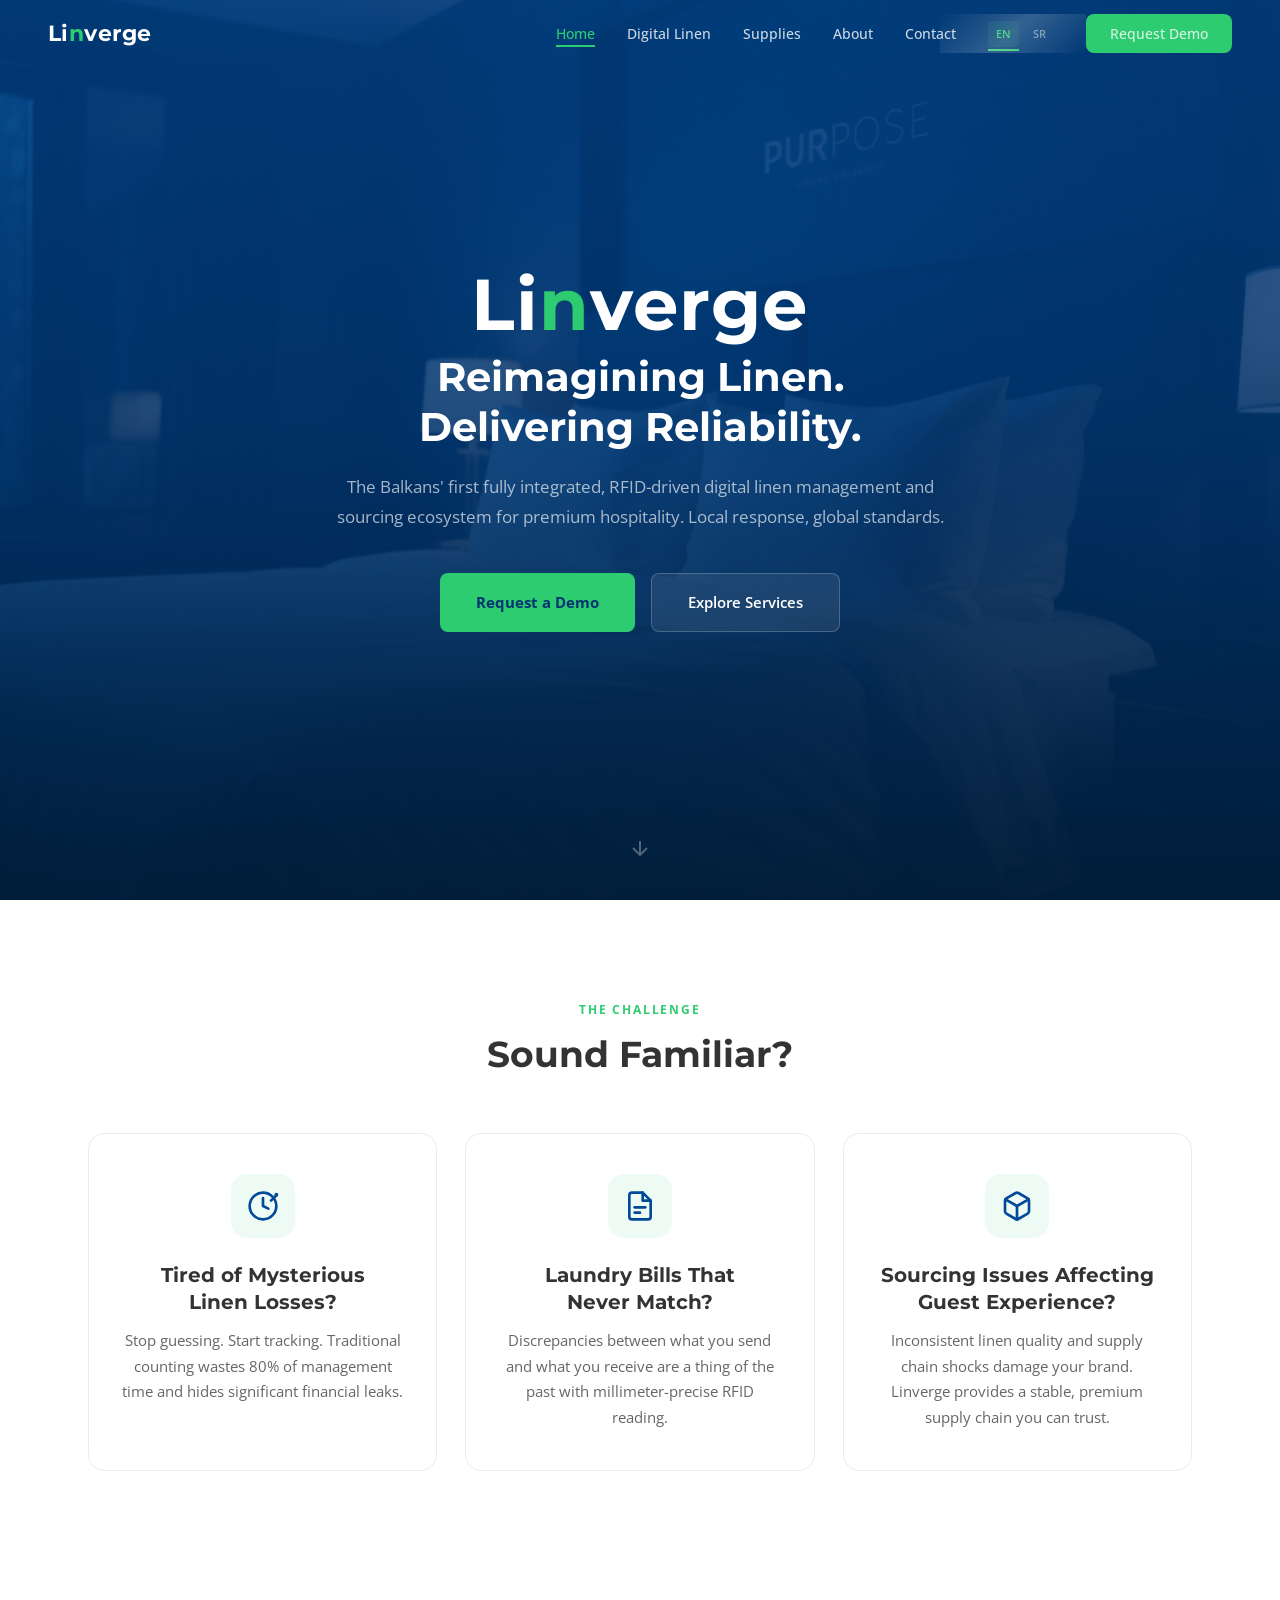
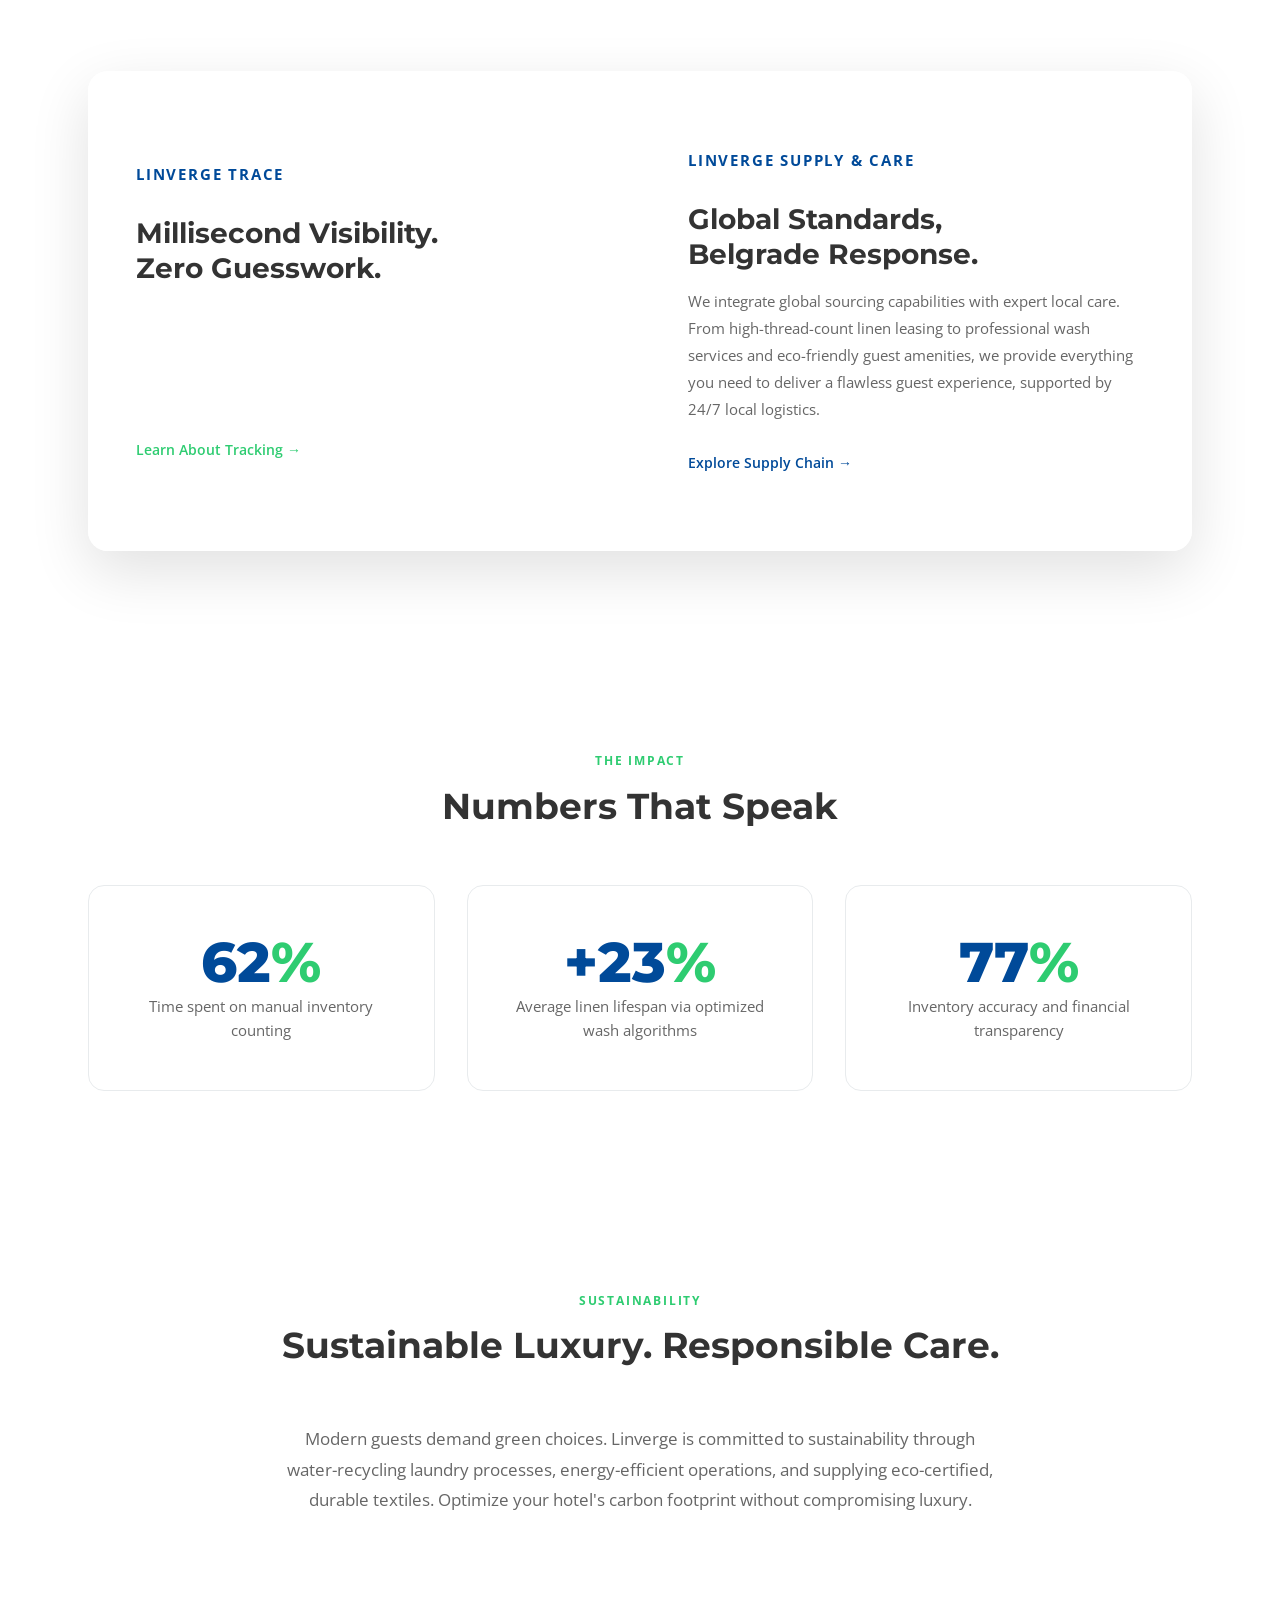
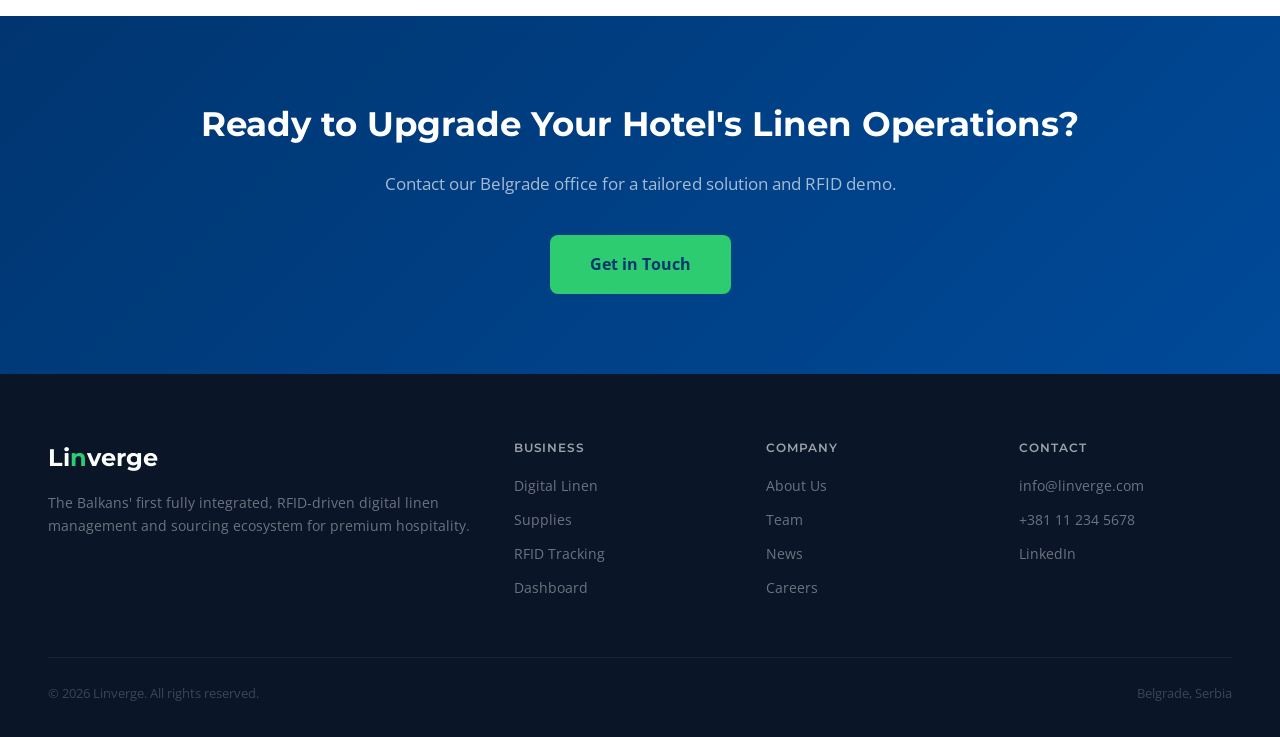
==== index.html @ f73af3ba "Initial commit: Linverge website v2 - 5 English pages: index, digital-linen, supplies, about, contac" ====
<!DOCTYPE html>
<html lang="en">
<head>
    <meta charset="UTF-8">
    <meta name="viewport" content="width=device-width, initial-scale=1.0">
    <title>Linverge - Hotel Linen Digital Management & Supplies</title>
    <link rel="preconnect" href="https://fonts.googleapis.com">
    <link rel="preconnect" href="https://fonts.gstatic.com" crossorigin>
    <link href="https://fonts.googleapis.com/css2?family=Montserrat:wght@400;500;600;700;800&family=Open+Sans:wght@300;400;500;600&display=swap" rel="stylesheet">
    <link rel="stylesheet" href="css/common.css">
</head>
<body>

    <!-- NAVIGATION -->
    <nav class="navbar" id="navbar">
        <a href="index.html" class="nav-logo">Li<span class="accent">n</span>verge</a>
        <ul class="nav-links">
            <li><a href="index.html" class="active">Home</a></li>
            <li><a href="digital-linen.html">Digital Linen</a></li>
            <li><a href="supplies.html">Supplies</a></li>
            <li><a href="about.html">About</a></li>
            <li><a href="contact.html">Contact</a></li>
            <li class="lang-switch">
                <a href="index.html" class="active">EN</a>
                <a href="sr/index.html">SR</a>
            </li>
            <li><a href="contact.html" class="nav-cta">Request Demo</a></li>
        </ul>
    </nav>

    <!-- SECTION 1: HERO -->
    <section class="hero">
        <div class="hero-bg"></div>
        <div class="hero-overlay"></div>
        <div class="particles">
            <div class="particle"></div>
            <div class="particle"></div>
            <div class="particle"></div>
            <div class="particle"></div>
            <div class="particle"></div>
            <div class="particle"></div>
        </div>
        <div class="hero-content">
            <div class="hero-logo">Li<span class="accent">n</span>verge</div>
            <h1 class="hero-headline">Reimagining Linen.<br>Delivering Reliability.</h1>
            <p class="hero-subtitle">The Balkans' first fully integrated, RFID-driven digital linen management and sourcing ecosystem for premium hospitality. Local response, global standards.</p>
            <div class="hero-buttons">
                <a href="contact.html" class="btn-primary">Request a Demo</a>
                <a href="#pain-points" class="btn-secondary">Explore Services</a>
            </div>
        </div>
        <div class="scroll-hint">
            <svg width="24" height="24" viewBox="0 0 24 24" fill="none" stroke="currentColor" stroke-width="2"><path d="M12 5v14M5 12l7 7 7-7"/></svg>
        </div>
    </section>

    <!-- SECTION 2: PAIN POINTS -->
    <section class="section" id="pain-points">
        <div class="section-header fade-up">
            <p class="section-label">The Challenge</p>
            <h2 class="section-title">Sound Familiar?</h2>
        </div>
        <div class="pain-carousel">
            <div class="pain-card fade-up">
                <div class="pain-icon">
                    <svg width="32" height="32" viewBox="0 0 24 24" fill="none" stroke="var(--primary)" stroke-width="2" stroke-linecap="round" stroke-linejoin="round">
                        <circle cx="12" cy="12" r="10"/>
                        <polyline points="12 6 12 12 16 14"/>
                        <line x1="18" y1="8" x2="22" y2="4"/>
                        <circle cx="22" cy="3.5" r="0.5" fill="var(--primary)"/>
                    </svg>
                </div>
                <h3>Tired of Mysterious Linen Losses?</h3>
                <p>Stop guessing. Start tracking. Traditional counting wastes 80% of management time and hides significant financial leaks.</p>
            </div>
            <div class="pain-card fade-up">
                <div class="pain-icon">
                    <svg width="32" height="32" viewBox="0 0 24 24" fill="none" stroke="var(--primary)" stroke-width="2" stroke-linecap="round" stroke-linejoin="round">
                        <path d="M14 2H6a2 2 0 0 0-2 2v16a2 2 0 0 0 2 2h12a2 2 0 0 0 2-2V8z"/>
                        <polyline points="14 2 14 8 20 8"/>
                        <line x1="8" y1="13" x2="16" y2="13"/>
                        <line x1="8" y1="17" x2="12" y2="17"/>
                    </svg>
                </div>
                <h3>Laundry Bills That Never Match?</h3>
                <p>Discrepancies between what you send and what you receive are a thing of the past with millimeter-precise RFID reading.</p>
            </div>
            <div class="pain-card fade-up">
                <div class="pain-icon">
                    <svg width="32" height="32" viewBox="0 0 24 24" fill="none" stroke="var(--primary)" stroke-width="2" stroke-linecap="round" stroke-linejoin="round">
                        <path d="M21 16V8a2 2 0 0 0-1-1.73l-7-4a2 2 0 0 0-2 0l-7 4A2 2 0 0 0 3 8v8a2 2 0 0 0 1 1.73l7 4a2 2 0 0 0 2 0l7-4A2 2 0 0 0 21 16z"/>
                        <polyline points="3.27 6.96 12 12.01 20.73 6.96"/>
                        <line x1="12" y1="22.08" x2="12" y2="12"/>
                    </svg>
                </div>
                <h3>Sourcing Issues Affecting Guest Experience?</h3>
                <p>Inconsistent linen quality and supply chain shocks damage your brand. Linverge provides a stable, premium supply chain you can trust.</p>
            </div>
        </div>
    </section>

    <!-- SECTION 3: DUAL-ENGINE SOLUTION -->
    <section class="section">
        <div class="dual-engine fade-up">
            <div class="engine-side trace">
                <p class="engine-label">Linverge Trace</p>
                <h3>Millisecond Visibility. Zero Guesswork.</h3>
                <p>Implanted RFID chips provide 100% visibility of every linen item throughout its entire lifecycle&mdash;from wash cycle to guest room and back. Track usage, monitor wash counts, and eliminate inventory blind spots.</p>
                <a href="digital-linen.html" class="engine-cta">Learn About Tracking &rarr;</a>
            </div>
            <div class="engine-side supply">
                <p class="engine-label">Linverge Supply &amp; Care</p>
                <h3>Global Standards, Belgrade Response.</h3>
                <p>We integrate global sourcing capabilities with expert local care. From high-thread-count linen leasing to professional wash services and eco-friendly guest amenities, we provide everything you need to deliver a flawless guest experience, supported by 24/7 local logistics.</p>
                <a href="supplies.html" class="engine-cta">Explore Supply Chain &rarr;</a>
            </div>
        </div>
    </section>

    <!-- SECTION 4: KEY ROI METRICS -->
    <section class="section">
        <div class="section-header fade-up">
            <p class="section-label">The Impact</p>
            <h2 class="section-title">Numbers That Speak</h2>
        </div>
        <div class="metrics-grid">
            <div class="metric-card fade-up">
                <div class="metric-number"><span class="counter" data-target="80">0</span><span class="accent">%</span></div>
                <div class="metric-label">Time spent on manual inventory counting</div>
            </div>
            <div class="metric-card fade-up">
                <div class="metric-number">+<span class="counter" data-target="30">0</span><span class="accent">%</span></div>
                <div class="metric-label">Average linen lifespan via optimized wash algorithms</div>
            </div>
            <div class="metric-card fade-up">
                <div class="metric-number"><span class="counter" data-target="100">0</span><span class="accent">%</span></div>
                <div class="metric-label">Inventory accuracy and financial transparency</div>
            </div>
        </div>
    </section>

    <!-- SECTION 5: ESG & GREEN INITIATIVE -->
    <section class="section">
        <div class="section-header fade-up">
            <p class="section-label">Sustainability</p>
            <h2 class="section-title">Sustainable Luxury. Responsible Care.</h2>
        </div>
        <div class="esg-block fade-up">
            <p>Modern guests demand green choices. Linverge is committed to sustainability through water-recycling laundry processes, energy-efficient operations, and supplying eco-certified, durable textiles. Optimize your hotel's carbon footprint without compromising luxury.</p>
        </div>
    </section>

    <!-- SECTION 6: BOTTOM CTA -->
    <section class="cta-section">
        <h2 class="fade-up">Ready to Upgrade Your Hotel's Linen Operations?</h2>
        <p class="fade-up">Contact our Belgrade office for a tailored solution and RFID demo.</p>
        <a href="contact.html" class="cta-btn fade-up">Get in Touch</a>
    </section>

    <!-- FOOTER -->
    <footer class="footer">
        <div class="footer-grid">
            <div class="footer-brand">
                <div class="logo">Li<span class="accent">n</span>verge</div>
                <p>The Balkans' first fully integrated, RFID-driven digital linen management and sourcing ecosystem for premium hospitality.</p>
            </div>
            <div class="footer-col">
                <h4>Business</h4>
                <a href="digital-linen.html">Digital Linen</a>
                <a href="supplies.html">Supplies</a>
                <a href="digital-linen.html">RFID Tracking</a>
                <a href="dashboard.html">Dashboard</a>
            </div>
            <div class="footer-col">
                <h4>Company</h4>
                <a href="about.html">About Us</a>
                <a href="about.html">Team</a>
                <a href="about.html">News</a>
                <a href="about.html">Careers</a>
            </div>
            <div class="footer-col">
                <h4>Contact</h4>
                <a href="mailto:info@linverge.com">info@linverge.com</a>
                <a href="tel:+381112345678">+381 11 234 5678</a>
                <a href="#">LinkedIn</a>
            </div>
        </div>
        <div class="footer-bottom">
            <p><a href="zh/index.html" class="footer-copyright-link">&copy; 2026 Linverge. All rights reserved.</a></p>
            <p>Belgrade, Serbia</p>
        </div>
    </footer>

    <script>
        // 1. Navbar scroll effect
        window.addEventListener('scroll', () => {
            const navbar = document.getElementById('navbar');
            navbar.classList.toggle('scrolled', window.scrollY > 50);
        });

        // 2. IntersectionObserver for fade-up animations
        const fadeObserver = new IntersectionObserver((entries) => {
            entries.forEach(entry => {
                if (entry.isIntersecting) {
                    entry.target.classList.add('visible');
                }
            });
        }, { threshold: 0.1 });

        document.querySelectorAll('.fade-up').forEach(el => fadeObserver.observe(el));

        // 3. Counter animation
        const counterObserver = new IntersectionObserver((entries) => {
            entries.forEach(entry => {
                if (entry.isIntersecting) {
                    const counter = entry.target;
                    const target = parseInt(counter.getAttribute('data-target'));
                    const duration = 2000;
                    const startTime = performance.now();

                    const animate = (currentTime) => {
                        const elapsed = currentTime - startTime;
                        const progress = Math.min(elapsed / duration, 1);
                        // Ease-out cubic
                        const eased = 1 - Math.pow(1 - progress, 3);
                        const current = Math.round(eased * target);
                        counter.textContent = current;

                        if (progress < 1) {
                            requestAnimationFrame(animate);
                        } else {
                            counter.textContent = target;
                        }
                    };

                    requestAnimationFrame(animate);
                    counterObserver.unobserve(counter);
                }
            });
        }, { threshold: 0.5 });

        document.querySelectorAll('.counter').forEach(el => counterObserver.observe(el));
    </script>

</body>
</html>
---- css/common.css ----
/* ===== Linverge V2 — Digital Industrial Luxury ===== */
:root {
    --primary: #004A99;
    --primary-dark: #003570;
    --primary-light: #0062C4;
    --tech: #2ECC71;
    --tech-glow: rgba(46, 204, 113, 0.3);
    --tech-soft: rgba(46, 204, 113, 0.08);
    --dark: #333333;
    --text-primary: #333333;
    --text-secondary: #666666;
    --text-muted: #999999;
    --bg-white: #FFFFFF;
    --bg-light: #F8F9FA;
    --border: #E8EBED;
    --midnight: #0a1628;
    --midnight-light: #162240;
    --mint-white: #f0f7f4;
    --shadow: rgba(0, 0, 0, 0.06);
    --shadow-hover: rgba(0, 0, 0, 0.12);
    --transition: all 0.3s cubic-bezier(0.16, 1, 0.3, 1);
}

* { margin: 0; padding: 0; box-sizing: border-box; }
html { scroll-behavior: smooth; }

body {
    font-family: 'Open Sans', -apple-system, BlinkMacSystemFont, 'Segoe UI', sans-serif;
    color: var(--text-primary);
    background: var(--bg-white);
    line-height: 1.7;
    overflow-x: hidden;
    -webkit-font-smoothing: antialiased;
    word-wrap: break-word;
    overflow-wrap: break-word;
    -webkit-hyphens: auto;
    -ms-hyphens: auto;
    hyphens: auto;
}

/* ===== NAVIGATION ===== */
.navbar {
    position: fixed;
    top: 0; left: 0; right: 0;
    z-index: 1000;
    padding: 0 48px;
    height: 68px;
    display: flex;
    align-items: center;
    justify-content: space-between;
    transition: var(--transition);
}

.navbar.scrolled {
    background: rgba(10, 22, 40, 0.97);
    backdrop-filter: blur(20px);
    box-shadow: 0 2px 20px rgba(0,0,0,0.15);
}

.nav-logo {
    font-family: 'Montserrat', sans-serif;
    font-weight: 700;
    font-size: 22px;
    color: #fff;
    text-decoration: none;
    letter-spacing: 0.02em;
}

.nav-logo .accent { color: var(--tech); }

.nav-links {
    display: flex;
    gap: 32px;
    list-style: none;
    align-items: center;
}

.nav-links a {
    color: rgba(255,255,255,0.8);
    text-decoration: none;
    font-size: 14px;
    font-weight: 500;
    transition: color 0.3s;
    position: relative;
}

.nav-links a::after {
    content: '';
    position: absolute;
    bottom: -4px;
    left: 0;
    width: 0;
    height: 2px;
    background: var(--tech);
    transition: width 0.3s;
}

.nav-links a:hover { color: #fff; }
.nav-links a:hover::after { width: 100%; }
.nav-links a.active { color: var(--tech); }
.nav-links a.active::after { width: 100%; }

.lang-switch {
    display: flex;
    gap: 6px;
    align-items: center;
}

.lang-switch a {
    color: rgba(255,255,255,0.45);
    text-decoration: none;
    font-size: 11px;
    font-weight: 600;
    padding: 4px 8px;
    border-radius: 4px;
    transition: var(--transition);
}

.lang-switch a:hover,
.lang-switch a.active {
    color: var(--tech);
    background: rgba(46, 204, 113, 0.1);
}

.nav-cta {
    background: var(--tech);
    color: var(--primary-dark);
    padding: 10px 24px;
    border-radius: 8px;
    text-decoration: none;
    font-size: 14px;
    font-weight: 700;
    transition: var(--transition);
    position: relative;
    overflow: hidden;
}

.nav-cta::before {
    content: '';
    position: absolute;
    inset: 0;
    background: linear-gradient(135deg, transparent, rgba(255,255,255,0.2), transparent);
    transform: translateX(-100%);
    transition: transform 0.5s;
}

.nav-cta:hover::before { transform: translateX(100%); }
.nav-cta:hover {
    box-shadow: 0 4px 20px var(--tech-glow);
    transform: translateY(-1px);
}

/* ===== HERO ===== */
.hero {
    position: relative;
    height: 100vh;
    min-height: 700px;
    display: flex;
    align-items: center;
    justify-content: center;
    text-align: center;
    overflow: hidden;
}

.hero-bg {
    position: absolute;
    inset: 0;
    background: url('../hero-bg.jpg') center/cover no-repeat;
}

.hero-overlay {
    position: absolute;
    inset: 0;
    background: linear-gradient(180deg, rgba(0, 74, 153, 0.75) 0%, rgba(0, 53, 112, 0.88) 50%, rgba(0, 30, 60, 0.95) 100%);
}

.hero-content {
    position: relative;
    z-index: 2;
    max-width: 820px;
    padding: 0 24px;
}

.hero-logo {
    font-family: 'Montserrat', sans-serif;
    font-size: 72px;
    font-weight: 700;
    color: #fff;
    letter-spacing: 0.02em;
    margin-bottom: 12px;
    line-height: 1;
}

.hero-logo .accent { color: var(--tech); }

.hero-headline {
    font-family: 'Montserrat', sans-serif;
    font-size: 40px;
    font-weight: 700;
    color: #fff;
    line-height: 1.25;
    margin-bottom: 20px;
    text-wrap: balance;
    overflow-wrap: break-word;
}

.hero-subtitle {
    font-size: 17px;
    color: rgba(255,255,255,0.65);
    max-width: 640px;
    margin: 0 auto 40px;
    line-height: 1.8;
}

.hero-buttons {
    display: flex;
    gap: 16px;
    justify-content: center;
    flex-wrap: wrap;
}

.btn-primary {
    display: inline-flex;
    align-items: center;
    gap: 10px;
    background: var(--tech);
    color: var(--primary-dark);
    padding: 16px 36px;
    border-radius: 8px;
    text-decoration: none;
    font-size: 15px;
    font-weight: 700;
    transition: var(--transition);
    position: relative;
    overflow: hidden;
}

.btn-primary::before {
    content: '';
    position: absolute;
    inset: 0;
    background: linear-gradient(135deg, transparent, rgba(255,255,255,0.25), transparent);
    transform: translateX(-100%);
    transition: transform 0.5s;
}

.btn-primary:hover::before { transform: translateX(100%); }
.btn-primary:hover {
    box-shadow: 0 8px 30px var(--tech-glow);
    transform: translateY(-2px);
}

.btn-secondary {
    display: inline-flex;
    align-items: center;
    gap: 10px;
    background: rgba(255,255,255,0.08);
    color: #fff;
    padding: 16px 36px;
    border-radius: 8px;
    text-decoration: none;
    font-size: 15px;
    font-weight: 600;
    border: 1px solid rgba(255,255,255,0.2);
    transition: var(--transition);
}

.btn-secondary:hover {
    background: rgba(255,255,255,0.15);
    border-color: rgba(255,255,255,0.35);
}

/* Particles */
.particles {
    position: absolute;
    inset: 0;
    z-index: 1;
    pointer-events: none;
    overflow: hidden;
}

.particle {
    position: absolute;
    width: 3px; height: 3px;
    background: var(--tech);
    border-radius: 50%;
    opacity: 0;
    animation: float-up 8s ease-in-out infinite;
}

.particle:nth-child(1) { left: 15%; animation-delay: 0s; }
.particle:nth-child(2) { left: 35%; animation-delay: 1.5s; width: 5px; height: 5px; }
.particle:nth-child(3) { left: 55%; animation-delay: 3s; }
.particle:nth-child(4) { left: 75%; animation-delay: 0.8s; width: 4px; height: 4px; }
.particle:nth-child(5) { left: 90%; animation-delay: 5s; }
.particle:nth-child(6) { left: 25%; animation-delay: 4s; width: 2px; height: 2px; }

@keyframes float-up {
    0% { bottom: -10px; opacity: 0; transform: translateX(0); }
    20% { opacity: 0.5; }
    80% { opacity: 0.2; }
    100% { bottom: 100%; opacity: 0; transform: translateX(15px); }
}

.scroll-hint {
    position: absolute;
    bottom: 32px;
    left: 50%;
    transform: translateX(-50%);
    z-index: 2;
    color: rgba(255,255,255,0.3);
    animation: bounce 2s ease-in-out infinite;
}

@keyframes bounce {
    0%, 100% { transform: translateX(-50%) translateY(0); }
    50% { transform: translateX(-50%) translateY(8px); }
}

/* ===== SECTIONS ===== */
.section {
    padding: 100px 48px;
    max-width: 1200px;
    margin: 0 auto;
}

.section-header {
    text-align: center;
    margin-bottom: 56px;
}

.section-label {
    font-size: 12px;
    font-weight: 700;
    color: var(--tech);
    text-transform: uppercase;
    letter-spacing: 0.15em;
    margin-bottom: 12px;
}

.section-title {
    font-family: 'Montserrat', sans-serif;
    font-size: 36px;
    font-weight: 700;
    color: var(--text-primary);
    line-height: 1.25;
    margin-bottom: 16px;
    word-break: break-word;
    overflow-wrap: break-word;
    text-wrap: balance;
}

.section-desc {
    font-size: 17px;
    color: var(--text-secondary);
    max-width: 600px;
    margin: 0 auto;
    line-height: 1.7;
}

/* ===== PAIN POINTS CAROUSEL ===== */
.pain-carousel {
    display: grid;
    grid-template-columns: repeat(3, 1fr);
    gap: 28px;
}

.pain-card {
    background: var(--bg-white);
    border: 1px solid var(--border);
    border-radius: 16px;
    padding: 40px 32px;
    text-align: center;
    transition: var(--transition);
    position: relative;
    overflow: hidden;
}

.pain-card::before {
    content: '';
    position: absolute;
    top: 0; left: 0;
    width: 100%; height: 3px;
    background: linear-gradient(90deg, var(--primary), var(--tech));
    transform: scaleX(0);
    transform-origin: left;
    transition: transform 0.4s ease;
}

.pain-card:hover {
    box-shadow: 0 16px 48px var(--shadow-hover);
    transform: translateY(-6px);
    border-color: transparent;
}

.pain-card:hover::before { transform: scaleX(1); }

.pain-icon {
    width: 64px; height: 64px;
    background: var(--tech-soft);
    border-radius: 16px;
    display: flex;
    align-items: center;
    justify-content: center;
    margin: 0 auto 24px;
}

.pain-card h3 {
    font-family: 'Montserrat', sans-serif;
    font-size: 20px;
    font-weight: 700;
    color: var(--text-primary);
    margin-bottom: 12px;
    line-height: 1.35;
    word-break: break-word;
    overflow-wrap: break-word;
    text-wrap: balance;
}

.pain-card p {
    font-size: 15px;
    color: var(--text-secondary);
    line-height: 1.7;
}

/* ===== DUAL ENGINE (SPLIT SCREEN) ===== */
.dual-engine {
    display: grid;
    grid-template-columns: 1fr 1fr;
    gap: 0;
    border-radius: 20px;
    overflow: hidden;
    box-shadow: 0 20px 60px var(--shadow-hover);
}

.engine-side {
    padding: 56px 48px;
    position: relative;
    min-height: 480px;
    display: flex;
    flex-direction: column;
    justify-content: center;
}

.engine-side.trace {
    background: var(--bg-white);
    color: var(--text-primary);
    transition: all 0.4s ease;
    cursor: pointer;
}

.engine-side.trace:hover,
.engine-side.trace:active {
    background: linear-gradient(135deg, var(--primary-dark), var(--primary));
    color: #fff;
}

.engine-side.trace:hover .engine-label,
.engine-side.trace:active .engine-label {
    color: var(--tech);
}

.engine-side.trace:hover p,
.engine-side.trace:active p {
    color: rgba(255,255,255,0.7);
}

.engine-side.trace:hover .engine-cta,
.engine-side.trace:active .engine-cta {
    color: var(--tech);
}

.engine-side.supply {
    background: var(--bg-white);
    color: var(--text-primary);
    transition: all 0.4s ease;
    cursor: pointer;
}

.engine-side.supply:hover,
.engine-side.supply:active {
    background: linear-gradient(135deg, var(--primary-dark), var(--primary));
    color: #fff;
}

.engine-side.supply:hover .engine-label,
.engine-side.supply:active .engine-label {
    color: var(--tech);
}

.engine-side.supply:hover p,
.engine-side.supply:active p {
    color: rgba(255,255,255,0.7);
}

.engine-side.supply:hover .engine-cta,
.engine-side.supply:active .engine-cta {
    color: var(--tech);
}

.engine-label {
    font-size: 12px;
    font-weight: 700;
    text-transform: uppercase;
    letter-spacing: 0.12em;
    margin-bottom: 16px;
}

.trace .engine-label { color: var(--primary); }
.supply .engine-label { color: var(--primary); }

.engine-side h3 {
    font-family: 'Montserrat', sans-serif;
    font-size: 28px;
    font-weight: 700;
    margin-bottom: 16px;
    line-height: 1.25;
    word-break: break-word;
    overflow-wrap: break-word;
    text-wrap: balance;
}

.engine-side p {
    font-size: 15px;
    line-height: 1.8;
    margin-bottom: 28px;
}

.trace p { color: rgba(255,255,255,0.7); }
.supply p { color: var(--text-secondary); }

.engine-cta {
    display: inline-flex;
    align-items: center;
    gap: 8px;
    font-size: 14px;
    font-weight: 600;
    text-decoration: none;
    transition: gap 0.3s;
}

.trace .engine-cta { color: var(--tech); }
.supply .engine-cta { color: var(--primary); }

.engine-cta:hover { gap: 14px; }

/* ===== METRICS ===== */
.metrics-grid {
    display: grid;
    grid-template-columns: repeat(3, 1fr);
    gap: 32px;
}

.metric-card {
    text-align: center;
    padding: 48px 32px;
    background: var(--bg-white);
    border: 1px solid var(--border);
    border-radius: 16px;
    transition: var(--transition);
}

.metric-card:hover {
    box-shadow: 0 16px 48px var(--shadow-hover);
    transform: translateY(-4px);
}

.metric-number {
    font-family: 'Montserrat', sans-serif;
    font-size: 56px;
    font-weight: 800;
    color: var(--primary);
    line-height: 1;
    margin-bottom: 4px;
}

.metric-number .accent { color: var(--tech); }

.metric-label {
    font-size: 15px;
    color: var(--text-secondary);
    line-height: 1.6;
}

/* ===== ESG ===== */
.esg-block {
    text-align: center;
    max-width: 720px;
    margin: 0 auto;
}

.esg-block h3 {
    font-family: 'Montserrat', sans-serif;
    font-size: 28px;
    font-weight: 700;
    margin-bottom: 20px;
    color: var(--text-primary);
}

.esg-block p {
    font-size: 17px;
    color: var(--text-secondary);
    line-height: 1.8;
}

/* ===== CTA SECTIONS ===== */
.cta-section {
    background: linear-gradient(135deg, var(--primary-dark), var(--primary));
    padding: 80px 48px;
    text-align: center;
}

.cta-section h2 {
    font-family: 'Montserrat', sans-serif;
    font-size: 34px;
    font-weight: 700;
    color: #fff;
    margin-bottom: 16px;
    word-break: break-word;
    overflow-wrap: break-word;
    text-wrap: balance;
}

.cta-section p {
    font-size: 17px;
    color: rgba(255,255,255,0.65);
    margin-bottom: 36px;
    max-width: 520px;
    margin-left: auto;
    margin-right: auto;
}

.cta-btn {
    display: inline-flex;
    align-items: center;
    gap: 10px;
    background: var(--tech);
    color: var(--primary-dark);
    padding: 16px 40px;
    border-radius: 8px;
    text-decoration: none;
    font-size: 16px;
    font-weight: 700;
    transition: var(--transition);
}

.cta-btn:hover {
    box-shadow: 0 8px 30px var(--tech-glow);
    transform: translateY(-2px);
}

.cta-link {
    display: block;
    margin-top: 20px;
    color: rgba(255,255,255,0.4);
    text-decoration: none;
    font-size: 14px;
    transition: color 0.3s;
}

.cta-link:hover { color: var(--tech); }

/* ===== FOOTER ===== */
.footer {
    background: #0a1628;
    padding: 64px 48px 32px;
}

.footer-grid {
    display: grid;
    grid-template-columns: 2fr 1fr 1fr 1fr;
    gap: 40px;
    max-width: 1200px;
    margin: 0 auto 48px;
}

.footer-brand .logo {
    font-family: 'Montserrat', sans-serif;
    font-size: 24px;
    font-weight: 700;
    color: #fff;
    margin-bottom: 12px;
}

.footer-brand .logo .accent { color: var(--tech); }

.footer-brand p {
    color: rgba(255,255,255,0.4);
    font-size: 14px;
    line-height: 1.7;
}

.footer-col h4 {
    font-family: 'Montserrat', sans-serif;
    font-size: 12px;
    font-weight: 600;
    color: rgba(255,255,255,0.6);
    text-transform: uppercase;
    letter-spacing: 0.08em;
    margin-bottom: 16px;
}

.footer-col a {
    display: block;
    color: rgba(255,255,255,0.4);
    text-decoration: none;
    font-size: 14px;
    margin-bottom: 10px;
    transition: color 0.3s;
}

.footer-col a:hover { color: var(--tech); }

.footer-bottom {
    border-top: 1px solid rgba(255,255,255,0.06);
    padding-top: 24px;
    max-width: 1200px;
    margin: 0 auto;
    display: flex;
    justify-content: space-between;
    align-items: center;
}

.footer-bottom p {
    color: rgba(255,255,255,0.2);
    font-size: 13px;
}

/* Hidden copyright link — looks like plain text */
.footer-copyright-link {
    color: rgba(255,255,255,0.2);
    text-decoration: none;
    font-size: 13px;
    cursor: default;
    transition: none;
}
.footer-copyright-link:hover {
    color: rgba(255,255,255,0.2);
    text-decoration: none;
}

/* ===== PAGE HERO (Sub-pages) ===== */
.page-hero {
    position: relative;
    height: 480px;
    display: flex;
    align-items: center;
    justify-content: center;
    text-align: center;
    background: linear-gradient(135deg, var(--primary-dark), var(--primary));
    overflow: hidden;
}

.page-hero::before {
    content: '';
    position: absolute;
    inset: 0;
    background: url('../hero-bg.jpg') center/cover no-repeat;
    opacity: 0.12;
}

.page-hero::after {
    content: '';
    position: absolute;
    inset: 0;
    background: linear-gradient(180deg, rgba(10, 22, 40, 0.7) 0%, rgba(10, 22, 40, 0.85) 100%);
    z-index: 1;
}

.page-hero-content {
    position: relative;
    z-index: 2;
    max-width: 720px;
    padding: 0 24px;
}

.page-hero h1 {
    font-family: 'Montserrat', sans-serif;
    font-size: 42px;
    font-weight: 700;
    color: #fff;
    margin-bottom: 16px;
    line-height: 1.2;
    word-break: break-word;
    overflow-wrap: break-word;
    text-wrap: balance;
}

.page-hero p {
    font-size: 18px;
    color: rgba(255,255,255,0.6);
    line-height: 1.7;
}

/* ===== ANIMATIONS ===== */
.fade-up {
    opacity: 0;
    transform: translateY(24px);
    transition: all 0.7s cubic-bezier(0.16, 1, 0.3, 1);
}

.fade-up.visible {
    opacity: 1;
    transform: translateY(0);
}

/* Counter animation */
.counter {
    display: inline-block;
}

/* RFID hover tooltip */
.rfid-hover {
    position: relative;
    cursor: pointer;
}

.rfid-tooltip {
    position: absolute;
    bottom: calc(100% + 12px);
    left: 50%;
    transform: translateX(-50%) translateY(8px);
    background: var(--primary-dark);
    color: #fff;
    padding: 12px 18px;
    border-radius: 10px;
    font-size: 13px;
    white-space: nowrap;
    opacity: 0;
    pointer-events: none;
    transition: all 0.3s ease;
    box-shadow: 0 8px 24px rgba(0,0,0,0.2);
    z-index: 10;
}

.rfid-tooltip::after {
    content: '';
    position: absolute;
    top: 100%;
    left: 50%;
    transform: translateX(-50%);
    border: 6px solid transparent;
    border-top-color: var(--primary-dark);
}

.rfid-hover:hover .rfid-tooltip {
    opacity: 1;
    transform: translateX(-50%) translateY(0);
}

.rfid-chip-icon {
    display: inline-flex;
    align-items: center;
    gap: 6px;
    color: var(--tech);
    font-size: 11px;
    font-weight: 600;
    margin-top: 4px;
    opacity: 0;
    transition: opacity 0.3s;
}

.rfid-hover:hover .rfid-chip-icon { opacity: 1; }

/* ===== RESPONSIVE ===== */

/* Tablet landscape */
@media (max-width: 1200px) {
    .section { padding: 80px 36px; }
    .footer-grid { gap: 32px; }
}

/* Tablet portrait */
@media (max-width: 1024px) {
    .navbar { padding: 0 24px; }
    .nav-links { gap: 20px; }
    .pain-carousel { grid-template-columns: 1fr; }
    .dual-engine { grid-template-columns: 1fr; }
    .engine-side { min-height: auto; padding: 40px 32px; }
    .metrics-grid { grid-template-columns: repeat(3, 1fr); gap: 20px; }
    .metric-card { padding: 32px 20px; }
    .metric-number { font-size: 44px; }
    .footer-grid { grid-template-columns: 1fr 1fr; gap: 32px; }
    .section { padding: 72px 24px; }
    .section-title { font-size: 30px; }
    .hero-headline { font-size: 34px; }
}

/* Mobile landscape / large phone */
@media (max-width: 768px) {
    .navbar { padding: 0 16px; }
    .nav-links { display: none; }
    .hero { min-height: 600px; }
    .hero-logo { font-size: 48px; }
    .hero-headline { font-size: 28px; }
    .hero-subtitle { font-size: 15px; }
    .section { padding: 56px 16px; }
    .section-header { margin-bottom: 40px; }
    .section-title { font-size: 26px; }
    .section-label { font-size: 11px; }
    .pain-card { padding: 28px 20px; }
    .pain-card h3 { font-size: 18px; }
    .engine-side { padding: 32px 20px; }
    .engine-side h3 { font-size: 22px; }
    .metric-number { font-size: 40px; }
    .metric-card { padding: 28px 16px; }
    .metric-label { font-size: 13px; }
    .cta-section { padding: 56px 16px; }
    .cta-section h2 { font-size: 24px; }
    .cta-btn { padding: 14px 32px; font-size: 15px; }
    .btn-primary { padding: 14px 28px; font-size: 14px; }
    .btn-secondary { padding: 14px 28px; font-size: 14px; }
    .footer { padding: 40px 16px 20px; }
    .footer-grid { grid-template-columns: 1fr; gap: 28px; }
    .footer-bottom { flex-direction: column; gap: 8px; text-align: center; }
    .page-hero { height: 360px; }
    .page-hero h1 { font-size: 26px; }
    .page-hero p { font-size: 16px; }
    .hero-buttons { flex-direction: column; align-items: center; }
    .hero-buttons a { width: 100%; max-width: 280px; justify-content: center; }
}

/* Small phone */
@media (max-width: 480px) {
    .hero-logo { font-size: 40px; }
    .hero-headline { font-size: 24px; }
    .hero-subtitle { font-size: 14px; }
    .section-title { font-size: 22px; }
    .pain-card h3 { font-size: 16px; }
    .pain-card p { font-size: 14px; }
    .engine-side h3 { font-size: 20px; }
    .engine-side p { font-size: 14px; }
    .metric-number { font-size: 36px; }
    .metric-label { font-size: 12px; }
    .cta-section h2 { font-size: 20px; }
    .cta-section p { font-size: 15px; }
    .page-hero { height: 320px; }
    .page-hero h1 { font-size: 22px; }
    .page-hero p { font-size: 14px; }
    .metrics-grid { grid-template-columns: 1fr; }
}
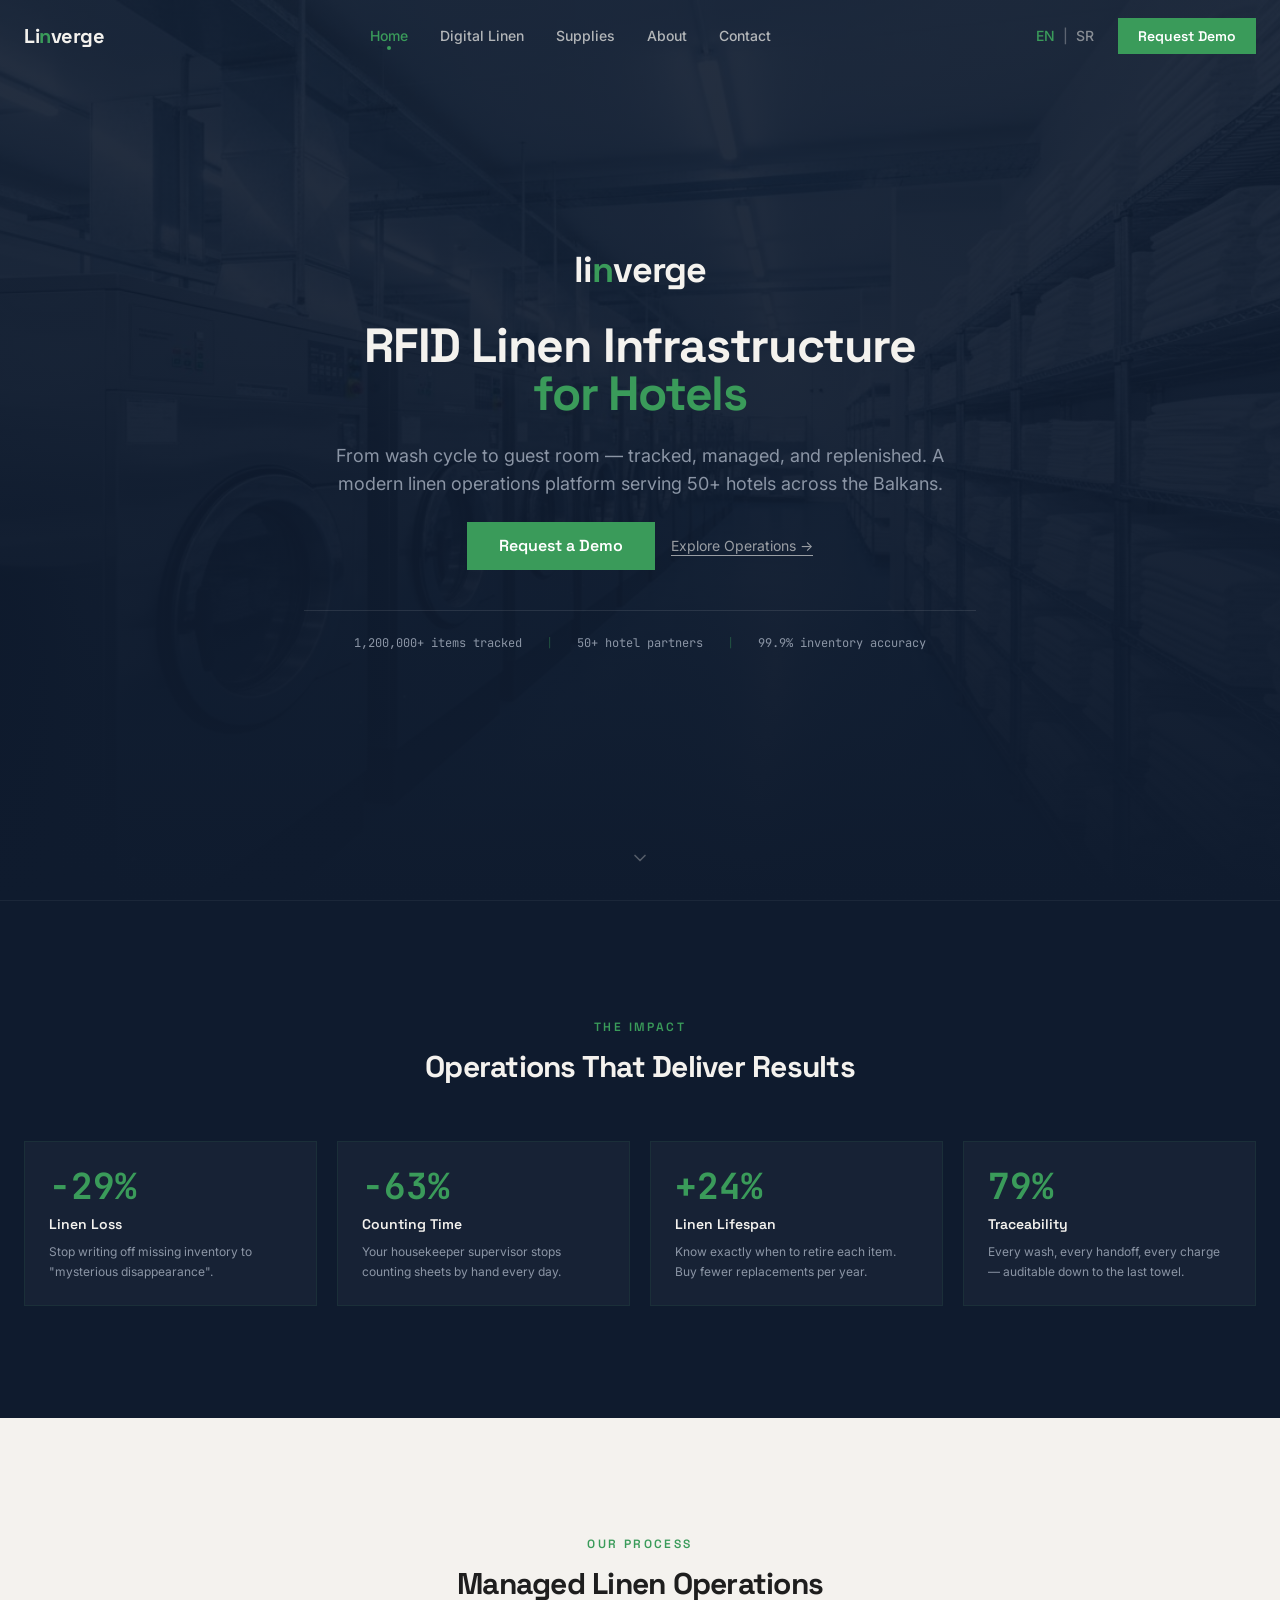
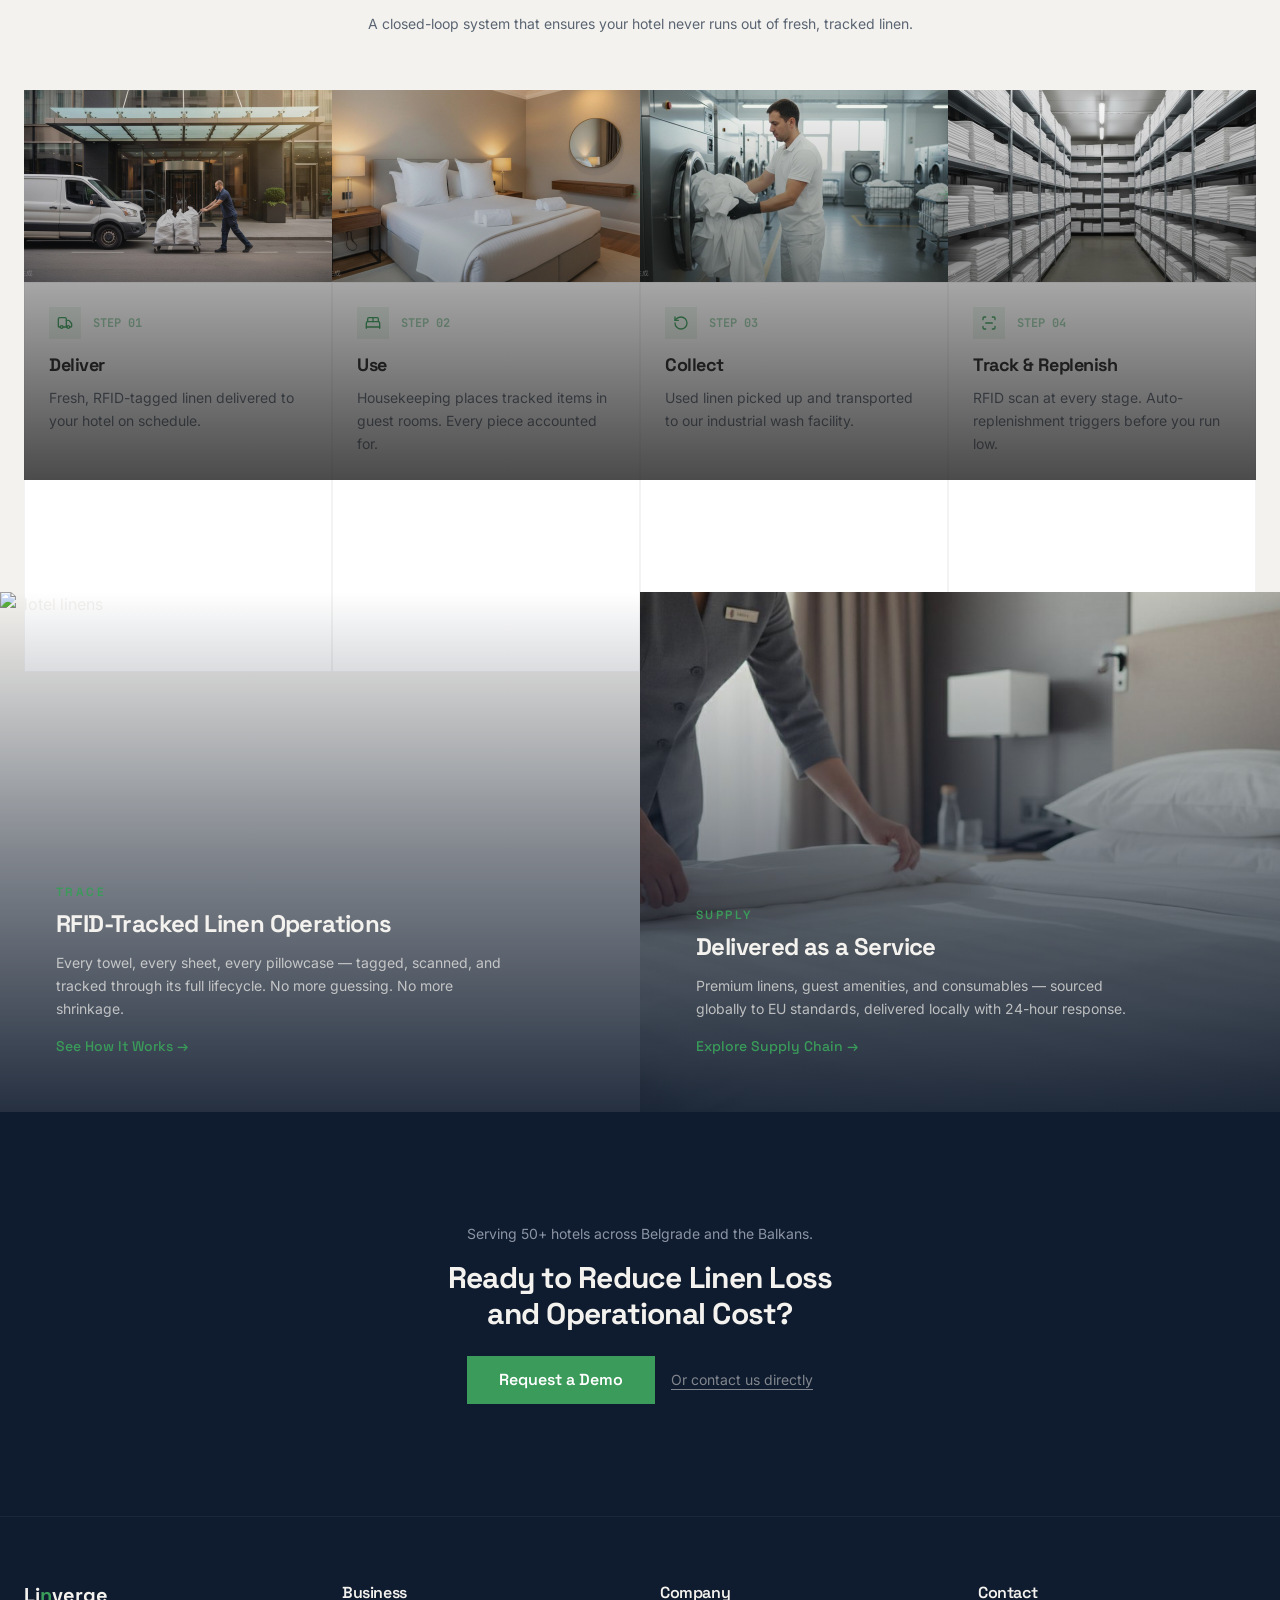
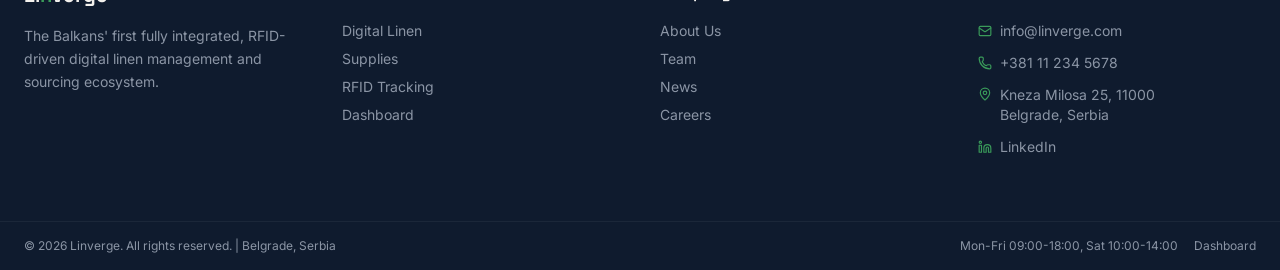
==== commit 342bb39f: "v2.0: Industrial Hospitality redesign - React SPA, STEP process, AI imagery, rs.linverge.com support" ====
--- a/index.html
+++ b/index.html
@@ -1,246 +1,16 @@
-<!DOCTYPE html>
+<!doctype html>
 <html lang="en">
-<head>
-    <meta charset="UTF-8">
-    <meta name="viewport" content="width=device-width, initial-scale=1.0">
+  <head>
+    <meta charset="UTF-8" />
+    <meta name="viewport" content="width=device-width, initial-scale=1.0" />
     <title>Linverge - Hotel Linen Digital Management & Supplies</title>
-    <link rel="preconnect" href="https://fonts.googleapis.com">
-    <link rel="preconnect" href="https://fonts.gstatic.com" crossorigin>
-    <link href="https://fonts.googleapis.com/css2?family=Montserrat:wght@400;500;600;700;800&family=Open+Sans:wght@300;400;500;600&display=swap" rel="stylesheet">
-    <link rel="stylesheet" href="css/common.css">
-</head>
-<body>
-
-    <!-- NAVIGATION -->
-    <nav class="navbar" id="navbar">
-        <a href="index.html" class="nav-logo">Li<span class="accent">n</span>verge</a>
-        <ul class="nav-links">
-            <li><a href="index.html" class="active">Home</a></li>
-            <li><a href="digital-linen.html">Digital Linen</a></li>
-            <li><a href="supplies.html">Supplies</a></li>
-            <li><a href="about.html">About</a></li>
-            <li><a href="contact.html">Contact</a></li>
-            <li class="lang-switch">
-                <a href="index.html" class="active">EN</a>
-                <a href="sr/index.html">SR</a>
-            </li>
-            <li><a href="contact.html" class="nav-cta">Request Demo</a></li>
-        </ul>
-    </nav>
-
-    <!-- SECTION 1: HERO -->
-    <section class="hero">
-        <div class="hero-bg"></div>
-        <div class="hero-overlay"></div>
-        <div class="particles">
-            <div class="particle"></div>
-            <div class="particle"></div>
-            <div class="particle"></div>
-            <div class="particle"></div>
-            <div class="particle"></div>
-            <div class="particle"></div>
-        </div>
-        <div class="hero-content">
-            <div class="hero-logo">Li<span class="accent">n</span>verge</div>
-            <h1 class="hero-headline">Reimagining Linen.<br>Delivering Reliability.</h1>
-            <p class="hero-subtitle">The Balkans' first fully integrated, RFID-driven digital linen management and sourcing ecosystem for premium hospitality. Local response, global standards.</p>
-            <div class="hero-buttons">
-                <a href="contact.html" class="btn-primary">Request a Demo</a>
-                <a href="#pain-points" class="btn-secondary">Explore Services</a>
-            </div>
-        </div>
-        <div class="scroll-hint">
-            <svg width="24" height="24" viewBox="0 0 24 24" fill="none" stroke="currentColor" stroke-width="2"><path d="M12 5v14M5 12l7 7 7-7"/></svg>
-        </div>
-    </section>
-
-    <!-- SECTION 2: PAIN POINTS -->
-    <section class="section" id="pain-points">
-        <div class="section-header fade-up">
-            <p class="section-label">The Challenge</p>
-            <h2 class="section-title">Sound Familiar?</h2>
-        </div>
-        <div class="pain-carousel">
-            <div class="pain-card fade-up">
-                <div class="pain-icon">
-                    <svg width="32" height="32" viewBox="0 0 24 24" fill="none" stroke="var(--primary)" stroke-width="2" stroke-linecap="round" stroke-linejoin="round">
-                        <circle cx="12" cy="12" r="10"/>
-                        <polyline points="12 6 12 12 16 14"/>
-                        <line x1="18" y1="8" x2="22" y2="4"/>
-                        <circle cx="22" cy="3.5" r="0.5" fill="var(--primary)"/>
-                    </svg>
-                </div>
-                <h3>Tired of Mysterious Linen Losses?</h3>
-                <p>Stop guessing. Start tracking. Traditional counting wastes 80% of management time and hides significant financial leaks.</p>
-            </div>
-            <div class="pain-card fade-up">
-                <div class="pain-icon">
-                    <svg width="32" height="32" viewBox="0 0 24 24" fill="none" stroke="var(--primary)" stroke-width="2" stroke-linecap="round" stroke-linejoin="round">
-                        <path d="M14 2H6a2 2 0 0 0-2 2v16a2 2 0 0 0 2 2h12a2 2 0 0 0 2-2V8z"/>
-                        <polyline points="14 2 14 8 20 8"/>
-                        <line x1="8" y1="13" x2="16" y2="13"/>
-                        <line x1="8" y1="17" x2="12" y2="17"/>
-                    </svg>
-                </div>
-                <h3>Laundry Bills That Never Match?</h3>
-                <p>Discrepancies between what you send and what you receive are a thing of the past with millimeter-precise RFID reading.</p>
-            </div>
-            <div class="pain-card fade-up">
-                <div class="pain-icon">
-                    <svg width="32" height="32" viewBox="0 0 24 24" fill="none" stroke="var(--primary)" stroke-width="2" stroke-linecap="round" stroke-linejoin="round">
-                        <path d="M21 16V8a2 2 0 0 0-1-1.73l-7-4a2 2 0 0 0-2 0l-7 4A2 2 0 0 0 3 8v8a2 2 0 0 0 1 1.73l7 4a2 2 0 0 0 2 0l7-4A2 2 0 0 0 21 16z"/>
-                        <polyline points="3.27 6.96 12 12.01 20.73 6.96"/>
-                        <line x1="12" y1="22.08" x2="12" y2="12"/>
-                    </svg>
-                </div>
-                <h3>Sourcing Issues Affecting Guest Experience?</h3>
-                <p>Inconsistent linen quality and supply chain shocks damage your brand. Linverge provides a stable, premium supply chain you can trust.</p>
-            </div>
-        </div>
-    </section>
-
-    <!-- SECTION 3: DUAL-ENGINE SOLUTION -->
-    <section class="section">
-        <div class="dual-engine fade-up">
-            <div class="engine-side trace">
-                <p class="engine-label">Linverge Trace</p>
-                <h3>Millisecond Visibility. Zero Guesswork.</h3>
-                <p>Implanted RFID chips provide 100% visibility of every linen item throughout its entire lifecycle&mdash;from wash cycle to guest room and back. Track usage, monitor wash counts, and eliminate inventory blind spots.</p>
-                <a href="digital-linen.html" class="engine-cta">Learn About Tracking &rarr;</a>
-            </div>
-            <div class="engine-side supply">
-                <p class="engine-label">Linverge Supply &amp; Care</p>
-                <h3>Global Standards, Belgrade Response.</h3>
-                <p>We integrate global sourcing capabilities with expert local care. From high-thread-count linen leasing to professional wash services and eco-friendly guest amenities, we provide everything you need to deliver a flawless guest experience, supported by 24/7 local logistics.</p>
-                <a href="supplies.html" class="engine-cta">Explore Supply Chain &rarr;</a>
-            </div>
-        </div>
-    </section>
-
-    <!-- SECTION 4: KEY ROI METRICS -->
-    <section class="section">
-        <div class="section-header fade-up">
-            <p class="section-label">The Impact</p>
-            <h2 class="section-title">Numbers That Speak</h2>
-        </div>
-        <div class="metrics-grid">
-            <div class="metric-card fade-up">
-                <div class="metric-number"><span class="counter" data-target="80">0</span><span class="accent">%</span></div>
-                <div class="metric-label">Time spent on manual inventory counting</div>
-            </div>
-            <div class="metric-card fade-up">
-                <div class="metric-number">+<span class="counter" data-target="30">0</span><span class="accent">%</span></div>
-                <div class="metric-label">Average linen lifespan via optimized wash algorithms</div>
-            </div>
-            <div class="metric-card fade-up">
-                <div class="metric-number"><span class="counter" data-target="100">0</span><span class="accent">%</span></div>
-                <div class="metric-label">Inventory accuracy and financial transparency</div>
-            </div>
-        </div>
-    </section>
-
-    <!-- SECTION 5: ESG & GREEN INITIATIVE -->
-    <section class="section">
-        <div class="section-header fade-up">
-            <p class="section-label">Sustainability</p>
-            <h2 class="section-title">Sustainable Luxury. Responsible Care.</h2>
-        </div>
-        <div class="esg-block fade-up">
-            <p>Modern guests demand green choices. Linverge is committed to sustainability through water-recycling laundry processes, energy-efficient operations, and supplying eco-certified, durable textiles. Optimize your hotel's carbon footprint without compromising luxury.</p>
-        </div>
-    </section>
-
-    <!-- SECTION 6: BOTTOM CTA -->
-    <section class="cta-section">
-        <h2 class="fade-up">Ready to Upgrade Your Hotel's Linen Operations?</h2>
-        <p class="fade-up">Contact our Belgrade office for a tailored solution and RFID demo.</p>
-        <a href="contact.html" class="cta-btn fade-up">Get in Touch</a>
-    </section>
-
-    <!-- FOOTER -->
-    <footer class="footer">
-        <div class="footer-grid">
-            <div class="footer-brand">
-                <div class="logo">Li<span class="accent">n</span>verge</div>
-                <p>The Balkans' first fully integrated, RFID-driven digital linen management and sourcing ecosystem for premium hospitality.</p>
-            </div>
-            <div class="footer-col">
-                <h4>Business</h4>
-                <a href="digital-linen.html">Digital Linen</a>
-                <a href="supplies.html">Supplies</a>
-                <a href="digital-linen.html">RFID Tracking</a>
-                <a href="dashboard.html">Dashboard</a>
-            </div>
-            <div class="footer-col">
-                <h4>Company</h4>
-                <a href="about.html">About Us</a>
-                <a href="about.html">Team</a>
-                <a href="about.html">News</a>
-                <a href="about.html">Careers</a>
-            </div>
-            <div class="footer-col">
-                <h4>Contact</h4>
-                <a href="mailto:info@linverge.com">info@linverge.com</a>
-                <a href="tel:+381112345678">+381 11 234 5678</a>
-                <a href="#">LinkedIn</a>
-            </div>
-        </div>
-        <div class="footer-bottom">
-            <p><a href="zh/index.html" class="footer-copyright-link">&copy; 2026 Linverge. All rights reserved.</a></p>
-            <p>Belgrade, Serbia</p>
-        </div>
-    </footer>
-
-    <script>
-        // 1. Navbar scroll effect
-        window.addEventListener('scroll', () => {
-            const navbar = document.getElementById('navbar');
-            navbar.classList.toggle('scrolled', window.scrollY > 50);
-        });
-
-        // 2. IntersectionObserver for fade-up animations
-        const fadeObserver = new IntersectionObserver((entries) => {
-            entries.forEach(entry => {
-                if (entry.isIntersecting) {
-                    entry.target.classList.add('visible');
-                }
-            });
-        }, { threshold: 0.1 });
-
-        document.querySelectorAll('.fade-up').forEach(el => fadeObserver.observe(el));
-
-        // 3. Counter animation
-        const counterObserver = new IntersectionObserver((entries) => {
-            entries.forEach(entry => {
-                if (entry.isIntersecting) {
-                    const counter = entry.target;
-                    const target = parseInt(counter.getAttribute('data-target'));
-                    const duration = 2000;
-                    const startTime = performance.now();
-
-                    const animate = (currentTime) => {
-                        const elapsed = currentTime - startTime;
-                        const progress = Math.min(elapsed / duration, 1);
-                        // Ease-out cubic
-                        const eased = 1 - Math.pow(1 - progress, 3);
-                        const current = Math.round(eased * target);
-                        counter.textContent = current;
-
-                        if (progress < 1) {
-                            requestAnimationFrame(animate);
-                        } else {
-                            counter.textContent = target;
-                        }
-                    };
-
-                    requestAnimationFrame(animate);
-                    counterObserver.unobserve(counter);
-                }
-            });
-        }, { threshold: 0.5 });
-
-        document.querySelectorAll('.counter').forEach(el => counterObserver.observe(el));
-    </script>
-
-</body>
+    <link rel="preconnect" href="https://fonts.googleapis.com" />
+    <link rel="preconnect" href="https://fonts.gstatic.com" crossorigin />
+    <link href="https://fonts.googleapis.com/css2?family=Space+Grotesk:wght@400;500;600;700&family=Inter:wght@300;400;500;600&family=JetBrains+Mono:wght@400;500&display=swap" rel="stylesheet" />
+    <script type="module" crossorigin src="./assets/index-DRz_YmEq.js"></script>
+    <link rel="stylesheet" crossorigin href="./assets/index-a6lNsJsR.css">
+  </head>
+  <body>
+    <div id="root"></div>
+  </body>
 </html>
--- a/assets/index-a6lNsJsR.css
+++ b/assets/index-a6lNsJsR.css
@@ -0,0 +1 @@
+*,:before,:after{--tw-border-spacing-x: 0;--tw-border-spacing-y: 0;--tw-translate-x: 0;--tw-translate-y: 0;--tw-rotate: 0;--tw-skew-x: 0;--tw-skew-y: 0;--tw-scale-x: 1;--tw-scale-y: 1;--tw-pan-x: ;--tw-pan-y: ;--tw-pinch-zoom: ;--tw-scroll-snap-strictness: proximity;--tw-gradient-from-position: ;--tw-gradient-via-position: ;--tw-gradient-to-position: ;--tw-ordinal: ;--tw-slashed-zero: ;--tw-numeric-figure: ;--tw-numeric-spacing: ;--tw-numeric-fraction: ;--tw-ring-inset: ;--tw-ring-offset-width: 0px;--tw-ring-offset-color: #fff;--tw-ring-color: rgb(59 130 246 / .5);--tw-ring-offset-shadow: 0 0 #0000;--tw-ring-shadow: 0 0 #0000;--tw-shadow: 0 0 #0000;--tw-shadow-colored: 0 0 #0000;--tw-blur: ;--tw-brightness: ;--tw-contrast: ;--tw-grayscale: ;--tw-hue-rotate: ;--tw-invert: ;--tw-saturate: ;--tw-sepia: ;--tw-drop-shadow: ;--tw-backdrop-blur: ;--tw-backdrop-brightness: ;--tw-backdrop-contrast: ;--tw-backdrop-grayscale: ;--tw-backdrop-hue-rotate: ;--tw-backdrop-invert: ;--tw-backdrop-opacity: ;--tw-backdrop-saturate: ;--tw-backdrop-sepia: ;--tw-contain-size: ;--tw-contain-layout: ;--tw-contain-paint: ;--tw-contain-style: }::backdrop{--tw-border-spacing-x: 0;--tw-border-spacing-y: 0;--tw-translate-x: 0;--tw-translate-y: 0;--tw-rotate: 0;--tw-skew-x: 0;--tw-skew-y: 0;--tw-scale-x: 1;--tw-scale-y: 1;--tw-pan-x: ;--tw-pan-y: ;--tw-pinch-zoom: ;--tw-scroll-snap-strictness: proximity;--tw-gradient-from-position: ;--tw-gradient-via-position: ;--tw-gradient-to-position: ;--tw-ordinal: ;--tw-slashed-zero: ;--tw-numeric-figure: ;--tw-numeric-spacing: ;--tw-numeric-fraction: ;--tw-ring-inset: ;--tw-ring-offset-width: 0px;--tw-ring-offset-color: #fff;--tw-ring-color: rgb(59 130 246 / .5);--tw-ring-offset-shadow: 0 0 #0000;--tw-ring-shadow: 0 0 #0000;--tw-shadow: 0 0 #0000;--tw-shadow-colored: 0 0 #0000;--tw-blur: ;--tw-brightness: ;--tw-contrast: ;--tw-grayscale: ;--tw-hue-rotate: ;--tw-invert: ;--tw-saturate: ;--tw-sepia: ;--tw-drop-shadow: ;--tw-backdrop-blur: ;--tw-backdrop-brightness: ;--tw-backdrop-contrast: ;--tw-backdrop-grayscale: ;--tw-backdrop-hue-rotate: ;--tw-backdrop-invert: ;--tw-backdrop-opacity: ;--tw-backdrop-saturate: ;--tw-backdrop-sepia: ;--tw-contain-size: ;--tw-contain-layout: ;--tw-contain-paint: ;--tw-contain-style: }*,:before,:after{box-sizing:border-box;border-width:0;border-style:solid;border-color:#e5e7eb}:before,:after{--tw-content: ""}html,:host{line-height:1.5;-webkit-text-size-adjust:100%;-moz-tab-size:4;-o-tab-size:4;tab-size:4;font-family:ui-sans-serif,system-ui,sans-serif,"Apple Color Emoji","Segoe UI Emoji",Segoe UI Symbol,"Noto Color Emoji";font-feature-settings:normal;font-variation-settings:normal;-webkit-tap-highlight-color:transparent}body{margin:0;line-height:inherit}hr{height:0;color:inherit;border-top-width:1px}abbr:where([title]){-webkit-text-decoration:underline dotted;text-decoration:underline dotted}h1,h2,h3,h4,h5,h6{font-size:inherit;font-weight:inherit}a{color:inherit;text-decoration:inherit}b,strong{font-weight:bolder}code,kbd,samp,pre{font-family:JetBrains Mono,monospace;font-feature-settings:normal;font-variation-settings:normal;font-size:1em}small{font-size:80%}sub,sup{font-size:75%;line-height:0;position:relative;vertical-align:baseline}sub{bottom:-.25em}sup{top:-.5em}table{text-indent:0;border-color:inherit;border-collapse:collapse}button,input,optgroup,select,textarea{font-family:inherit;font-feature-settings:inherit;font-variation-settings:inherit;font-size:100%;font-weight:inherit;line-height:inherit;letter-spacing:inherit;color:inherit;margin:0;padding:0}button,select{text-transform:none}button,input:where([type=button]),input:where([type=reset]),input:where([type=submit]){-webkit-appearance:button;background-color:transparent;background-image:none}:-moz-focusring{outline:auto}:-moz-ui-invalid{box-shadow:none}progress{vertical-align:baseline}::-webkit-inner-spin-button,::-webkit-outer-spin-button{height:auto}[type=search]{-webkit-appearance:textfield;outline-offset:-2px}::-webkit-search-decoration{-webkit-appearance:none}::-webkit-file-upload-button{-webkit-appearance:button;font:inherit}summary{display:list-item}blockquote,dl,dd,h1,h2,h3,h4,h5,h6,hr,figure,p,pre{margin:0}fieldset{margin:0;padding:0}legend{padding:0}ol,ul,menu{list-style:none;margin:0;padding:0}dialog{padding:0}textarea{resize:vertical}input::-moz-placeholder,textarea::-moz-placeholder{opacity:1;color:#9ca3af}input::placeholder,textarea::placeholder{opacity:1;color:#9ca3af}button,[role=button]{cursor:pointer}:disabled{cursor:default}img,svg,video,canvas,audio,iframe,embed,object{display:block;vertical-align:middle}img,video{max-width:100%;height:auto}[hidden]:where(:not([hidden=until-found])){display:none}:root{--background: 0 0% 100%;--foreground: 240 10% 3.9%;--card: 0 0% 100%;--card-foreground: 240 10% 3.9%;--popover: 0 0% 100%;--popover-foreground: 240 10% 3.9%;--primary: 240 5.9% 10%;--primary-foreground: 0 0% 98%;--secondary: 240 4.8% 95.9%;--secondary-foreground: 240 5.9% 10%;--muted: 240 4.8% 95.9%;--muted-foreground: 240 3.8% 46.1%;--accent: 240 4.8% 95.9%;--accent-foreground: 240 5.9% 10%;--destructive: 0 84.2% 60.2%;--destructive-foreground: 0 0% 98%;--border: 240 5.9% 90%;--input: 240 5.9% 90%;--ring: 240 5.9% 10%;--radius: .625rem;--sidebar-background: 0 0% 98%;--sidebar-foreground: 240 5.3% 26.1%;--sidebar-primary: 240 5.9% 10%;--sidebar-primary-foreground: 0 0% 98%;--sidebar-accent: 240 4.8% 95.9%;--sidebar-accent-foreground: 240 5.9% 10%;--sidebar-border: 220 13% 91%;--sidebar-ring: 217.2 91.2% 59.8%}.dark{--background: 240 10% 3.9%;--foreground: 0 0% 98%;--card: 240 10% 3.9%;--card-foreground: 0 0% 98%;--popover: 240 10% 3.9%;--popover-foreground: 0 0% 98%;--primary: 0 0% 98%;--primary-foreground: 240 5.9% 10%;--secondary: 240 3.7% 15.9%;--secondary-foreground: 0 0% 98%;--muted: 240 3.7% 15.9%;--muted-foreground: 240 5% 64.9%;--accent: 240 3.7% 15.9%;--accent-foreground: 0 0% 98%;--destructive: 0 62.8% 30.6%;--destructive-foreground: 0 0% 98%;--border: 240 3.7% 15.9%;--input: 240 3.7% 15.9%;--ring: 240 4.9% 83.9%;--sidebar-background: 240 5.9% 10%;--sidebar-foreground: 240 4.8% 95.9%;--sidebar-primary: 224.3 76.3% 48%;--sidebar-primary-foreground: 0 0% 100%;--sidebar-accent: 240 3.7% 15.9%;--sidebar-accent-foreground: 240 4.8% 95.9%;--sidebar-border: 240 3.7% 15.9%;--sidebar-ring: 217.2 91.2% 59.8%}*{border-color:hsl(var(--border))}html{scroll-behavior:smooth}body{--tw-bg-opacity: 1;background-color:rgb(15 27 46 / var(--tw-bg-opacity, 1));font-family:Inter,sans-serif;--tw-text-opacity: 1;color:rgb(244 242 238 / var(--tw-text-opacity, 1));-webkit-font-smoothing:antialiased;-moz-osx-font-smoothing:grayscale}h1,h2,h3,h4,h5,h6{font-family:Space Grotesk,sans-serif;letter-spacing:-.025em}.glass-nav{border-bottom-width:1px;border-color:#3a9b5a1a;background-color:#0f1b2ee6;--tw-backdrop-blur: blur(24px);-webkit-backdrop-filter:var(--tw-backdrop-blur) var(--tw-backdrop-brightness) var(--tw-backdrop-contrast) var(--tw-backdrop-grayscale) var(--tw-backdrop-hue-rotate) var(--tw-backdrop-invert) var(--tw-backdrop-opacity) var(--tw-backdrop-saturate) var(--tw-backdrop-sepia);backdrop-filter:var(--tw-backdrop-blur) var(--tw-backdrop-brightness) var(--tw-backdrop-contrast) var(--tw-backdrop-grayscale) var(--tw-backdrop-hue-rotate) var(--tw-backdrop-invert) var(--tw-backdrop-opacity) var(--tw-backdrop-saturate) var(--tw-backdrop-sepia)}.metric-card{border-width:1px;border-color:#3a9b5a1a;background-color:#ffffff08;padding:1.5rem}.btn-primary{--tw-bg-opacity: 1;background-color:rgb(58 155 90 / var(--tw-bg-opacity, 1));padding:.75rem 2rem;font-family:Space Grotesk,sans-serif;font-weight:600;--tw-text-opacity: 1;color:rgb(255 255 255 / var(--tw-text-opacity, 1));transition-property:all;transition-timing-function:cubic-bezier(.4,0,.2,1);transition-duration:.3s;animation-duration:.3s}.btn-primary:hover{--tw-shadow: 0 0 20px rgba(58,155,90,.25);--tw-shadow-colored: 0 0 20px var(--tw-shadow-color);box-shadow:var(--tw-ring-offset-shadow, 0 0 #0000),var(--tw-ring-shadow, 0 0 #0000),var(--tw-shadow)}.btn-secondary{border-width:1px;border-color:#f4f2ee33;background-color:transparent;padding:.75rem 2rem;font-family:Space Grotesk,sans-serif;font-weight:500;--tw-text-opacity: 1;color:rgb(244 242 238 / var(--tw-text-opacity, 1));transition-property:all;transition-timing-function:cubic-bezier(.4,0,.2,1);transition-duration:.3s;animation-duration:.3s}.btn-secondary:hover{--tw-border-opacity: 1;border-color:rgb(58 155 90 / var(--tw-border-opacity, 1));--tw-text-opacity: 1;color:rgb(58 155 90 / var(--tw-text-opacity, 1))}.link-tech{--tw-text-opacity: 1;color:rgb(58 155 90 / var(--tw-text-opacity, 1));text-underline-offset:4px;transition-property:all;transition-timing-function:cubic-bezier(.4,0,.2,1);transition-duration:.15s}.link-tech:hover{text-decoration-line:underline}.sr-only{position:absolute;width:1px;height:1px;padding:0;margin:-1px;overflow:hidden;clip:rect(0,0,0,0);white-space:nowrap;border-width:0}.pointer-events-none{pointer-events:none}.pointer-events-auto{pointer-events:auto}.\!visible{visibility:visible!important}.visible{visibility:visible}.invisible{visibility:hidden}.fixed{position:fixed}.absolute{position:absolute}.relative{position:relative}.inset-0{inset:0}.inset-x-0{left:0;right:0}.inset-y-0{top:0;bottom:0}.-bottom-1{bottom:-.25rem}.-bottom-12{bottom:-3rem}.-left-12{left:-3rem}.-right-12{right:-3rem}.-right-3{right:-.75rem}.-top-12{top:-3rem}.bottom-0{bottom:0}.bottom-3{bottom:.75rem}.bottom-4{bottom:1rem}.bottom-6{bottom:1.5rem}.bottom-8{bottom:2rem}.left-0{left:0}.left-1\/2{left:50%}.left-2{left:.5rem}.left-3{left:.75rem}.left-4{left:1rem}.left-\[50\%\]{left:50%}.right-0{right:0}.right-1{right:.25rem}.right-2{right:.5rem}.right-3{right:.75rem}.right-4{right:1rem}.top-0{top:0}.top-1\.5{top:.375rem}.top-1\/2{top:50%}.top-24{top:6rem}.top-3\.5{top:.875rem}.top-4{top:1rem}.top-\[1px\]{top:1px}.top-\[50\%\]{top:50%}.top-\[60\%\]{top:60%}.top-\[72px\]{top:72px}.top-full{top:100%}.isolate{isolation:isolate}.z-10{z-index:10}.z-20{z-index:20}.z-50{z-index:50}.z-\[1\]{z-index:1}.order-first{order:-9999}.order-last{order:9999}.col-start-2{grid-column-start:2}.row-span-2{grid-row:span 2 / span 2}.row-start-1{grid-row-start:1}.\!m-0{margin:0!important}.-mx-1{margin-left:-.25rem;margin-right:-.25rem}.-my-2{margin-top:-.5rem;margin-bottom:-.5rem}.mx-2{margin-left:.5rem;margin-right:.5rem}.mx-3\.5{margin-left:.875rem;margin-right:.875rem}.mx-auto{margin-left:auto;margin-right:auto}.my-0{margin-top:0;margin-bottom:0}.my-0\.5{margin-top:.125rem;margin-bottom:.125rem}.my-1{margin-top:.25rem;margin-bottom:.25rem}.-ml-4{margin-left:-1rem}.-mt-4{margin-top:-1rem}.mb-1{margin-bottom:.25rem}.mb-10{margin-bottom:2.5rem}.mb-12{margin-bottom:3rem}.mb-14{margin-bottom:3.5rem}.mb-2{margin-bottom:.5rem}.mb-3{margin-bottom:.75rem}.mb-4{margin-bottom:1rem}.mb-5{margin-bottom:1.25rem}.mb-6{margin-bottom:1.5rem}.mb-8{margin-bottom:2rem}.ml-1{margin-left:.25rem}.ml-4{margin-left:1rem}.ml-auto{margin-left:auto}.mt-0\.5{margin-top:.125rem}.mt-1{margin-top:.25rem}.mt-1\.5{margin-top:.375rem}.mt-2{margin-top:.5rem}.mt-3{margin-top:.75rem}.mt-4{margin-top:1rem}.mt-6{margin-top:1.5rem}.mt-auto{margin-top:auto}.line-clamp-1{overflow:hidden;display:-webkit-box;-webkit-box-orient:vertical;-webkit-line-clamp:1}.line-clamp-2{overflow:hidden;display:-webkit-box;-webkit-box-orient:vertical;-webkit-line-clamp:2}.block{display:block}.inline-block{display:inline-block}.flex{display:flex}.inline-flex{display:inline-flex}.table{display:table}.table-caption{display:table-caption}.table-cell{display:table-cell}.table-row{display:table-row}.grid{display:grid}.hidden{display:none}.aspect-square{aspect-ratio:1 / 1}.aspect-video{aspect-ratio:16 / 9}.size-10{width:2.5rem;height:2.5rem}.size-2{width:.5rem;height:.5rem}.size-2\.5{width:.625rem;height:.625rem}.size-3{width:.75rem;height:.75rem}.size-3\.5{width:.875rem;height:.875rem}.size-4{width:1rem;height:1rem}.size-6{width:1.5rem;height:1.5rem}.size-7{width:1.75rem;height:1.75rem}.size-8{width:2rem;height:2rem}.size-9{width:2.25rem;height:2.25rem}.size-auto{width:auto;height:auto}.size-full{width:100%;height:100%}.h-0\.5{height:.125rem}.h-1{height:.25rem}.h-1\.5{height:.375rem}.h-10{height:2.5rem}.h-12{height:3rem}.h-14{height:3.5rem}.h-16{height:4rem}.h-2{height:.5rem}.h-2\.5{height:.625rem}.h-20{height:5rem}.h-24{height:6rem}.h-4{height:1rem}.h-48{height:12rem}.h-5{height:1.25rem}.h-52{height:13rem}.h-56{height:14rem}.h-6{height:1.5rem}.h-64{height:16rem}.h-7{height:1.75rem}.h-8{height:2rem}.h-9{height:2.25rem}.h-\[1\.15rem\]{height:1.15rem}.h-\[72px\]{height:72px}.h-\[calc\(100\%-1px\)\]{height:calc(100% - 1px)}.h-\[var\(--radix-navigation-menu-viewport-height\)\]{height:var(--radix-navigation-menu-viewport-height)}.h-\[var\(--radix-select-trigger-height\)\]{height:var(--radix-select-trigger-height)}.h-auto{height:auto}.h-full{height:100%}.h-px{height:1px}.h-svh{height:100svh}.max-h-\[300px\]{max-height:300px}.min-h-0{min-height:0px}.min-h-16{min-height:4rem}.min-h-4{min-height:1rem}.min-h-\[400px\]{min-height:400px}.min-h-\[520px\]{min-height:520px}.min-h-screen{min-height:100vh}.min-h-svh{min-height:100svh}.w-0{width:0px}.w-1{width:.25rem}.w-14{width:3.5rem}.w-16{width:4rem}.w-2{width:.5rem}.w-2\.5{width:.625rem}.w-20{width:5rem}.w-24{width:6rem}.w-3{width:.75rem}.w-3\/4{width:75%}.w-4{width:1rem}.w-5{width:1.25rem}.w-6{width:1.5rem}.w-64{width:16rem}.w-72{width:18rem}.w-8{width:2rem}.w-9{width:2.25rem}.w-\[100px\]{width:100px}.w-auto{width:auto}.w-fit{width:-moz-fit-content;width:fit-content}.w-full{width:100%}.w-max{width:-moz-max-content;width:max-content}.w-px{width:1px}.min-w-0{min-width:0px}.min-w-10{min-width:2.5rem}.min-w-5{min-width:1.25rem}.min-w-8{min-width:2rem}.min-w-9{min-width:2.25rem}.min-w-\[12rem\]{min-width:12rem}.min-w-\[200px\]{min-width:200px}.min-w-\[8rem\]{min-width:8rem}.min-w-\[var\(--radix-select-trigger-width\)\]{min-width:var(--radix-select-trigger-width)}.max-w-2xl{max-width:42rem}.max-w-3xl{max-width:48rem}.max-w-4xl{max-width:56rem}.max-w-\[1280px\]{max-width:1280px}.max-w-\[calc\(100\%-2rem\)\]{max-width:calc(100% - 2rem)}.max-w-max{max-width:-moz-max-content;max-width:max-content}.max-w-md{max-width:28rem}.max-w-sm{max-width:24rem}.max-w-xl{max-width:36rem}.max-w-xs{max-width:20rem}.flex-1{flex:1 1 0%}.shrink-0{flex-shrink:0}.grow{flex-grow:1}.grow-0{flex-grow:0}.basis-full{flex-basis:100%}.caption-bottom{caption-side:bottom}.border-collapse{border-collapse:collapse}.-translate-x-1\/2{--tw-translate-x: -50%;transform:translate(var(--tw-translate-x),var(--tw-translate-y)) rotate(var(--tw-rotate)) skew(var(--tw-skew-x)) skewY(var(--tw-skew-y)) scaleX(var(--tw-scale-x)) scaleY(var(--tw-scale-y))}.-translate-x-px{--tw-translate-x: -1px;transform:translate(var(--tw-translate-x),var(--tw-translate-y)) rotate(var(--tw-rotate)) skew(var(--tw-skew-x)) skewY(var(--tw-skew-y)) scaleX(var(--tw-scale-x)) scaleY(var(--tw-scale-y))}.-translate-y-1\/2{--tw-translate-y: -50%;transform:translate(var(--tw-translate-x),var(--tw-translate-y)) rotate(var(--tw-rotate)) skew(var(--tw-skew-x)) skewY(var(--tw-skew-y)) scaleX(var(--tw-scale-x)) scaleY(var(--tw-scale-y))}.translate-x-\[-50\%\]{--tw-translate-x: -50%;transform:translate(var(--tw-translate-x),var(--tw-translate-y)) rotate(var(--tw-rotate)) skew(var(--tw-skew-x)) skewY(var(--tw-skew-y)) scaleX(var(--tw-scale-x)) scaleY(var(--tw-scale-y))}.translate-x-px{--tw-translate-x: 1px;transform:translate(var(--tw-translate-x),var(--tw-translate-y)) rotate(var(--tw-rotate)) skew(var(--tw-skew-x)) skewY(var(--tw-skew-y)) scaleX(var(--tw-scale-x)) scaleY(var(--tw-scale-y))}.translate-y-0\.5{--tw-translate-y: .125rem;transform:translate(var(--tw-translate-x),var(--tw-translate-y)) rotate(var(--tw-rotate)) skew(var(--tw-skew-x)) skewY(var(--tw-skew-y)) scaleX(var(--tw-scale-x)) scaleY(var(--tw-scale-y))}.translate-y-\[-50\%\]{--tw-translate-y: -50%;transform:translate(var(--tw-translate-x),var(--tw-translate-y)) rotate(var(--tw-rotate)) skew(var(--tw-skew-x)) skewY(var(--tw-skew-y)) scaleX(var(--tw-scale-x)) scaleY(var(--tw-scale-y))}.translate-y-\[calc\(-50\%_-_2px\)\]{--tw-translate-y: calc(-50% - 2px) ;transform:translate(var(--tw-translate-x),var(--tw-translate-y)) rotate(var(--tw-rotate)) skew(var(--tw-skew-x)) skewY(var(--tw-skew-y)) scaleX(var(--tw-scale-x)) scaleY(var(--tw-scale-y))}.rotate-45{--tw-rotate: 45deg;transform:translate(var(--tw-translate-x),var(--tw-translate-y)) rotate(var(--tw-rotate)) skew(var(--tw-skew-x)) skewY(var(--tw-skew-y)) scaleX(var(--tw-scale-x)) scaleY(var(--tw-scale-y))}.rotate-90{--tw-rotate: 90deg;transform:translate(var(--tw-translate-x),var(--tw-translate-y)) rotate(var(--tw-rotate)) skew(var(--tw-skew-x)) skewY(var(--tw-skew-y)) scaleX(var(--tw-scale-x)) scaleY(var(--tw-scale-y))}.transform{transform:translate(var(--tw-translate-x),var(--tw-translate-y)) rotate(var(--tw-rotate)) skew(var(--tw-skew-x)) skewY(var(--tw-skew-y)) scaleX(var(--tw-scale-x)) scaleY(var(--tw-scale-y))}@keyframes bounce{0%,to{transform:translateY(-25%);animation-timing-function:cubic-bezier(.8,0,1,1)}50%{transform:none;animation-timing-function:cubic-bezier(0,0,.2,1)}}.animate-bounce{animation:bounce 1s infinite}@keyframes caret-blink{0%,70%,to{opacity:1}20%,50%{opacity:0}}.animate-caret-blink{animation:caret-blink 1.25s ease-out infinite}@keyframes pulse{50%{opacity:.5}}.animate-pulse{animation:pulse 2s cubic-bezier(.4,0,.6,1) infinite}@keyframes spin{to{transform:rotate(360deg)}}.animate-spin{animation:spin 1s linear infinite}.cursor-crosshair{cursor:crosshair}.cursor-default{cursor:default}.cursor-text{cursor:text}.touch-none{touch-action:none}.select-none{-webkit-user-select:none;-moz-user-select:none;user-select:none}.resize-none{resize:none}.resize{resize:both}.scroll-my-1{scroll-margin-top:.25rem;scroll-margin-bottom:.25rem}.scroll-py-1{scroll-padding-top:.25rem;scroll-padding-bottom:.25rem}.list-disc{list-style-type:disc}.list-none{list-style-type:none}.auto-rows-min{grid-auto-rows:min-content}.grid-cols-1{grid-template-columns:repeat(1,minmax(0,1fr))}.grid-cols-2{grid-template-columns:repeat(2,minmax(0,1fr))}.grid-cols-\[0_1fr\]{grid-template-columns:0 1fr}.grid-rows-\[auto_auto\]{grid-template-rows:auto auto}.flex-row{flex-direction:row}.flex-col{flex-direction:column}.flex-col-reverse{flex-direction:column-reverse}.flex-wrap{flex-wrap:wrap}.place-content-center{place-content:center}.items-start{align-items:flex-start}.items-end{align-items:flex-end}.items-center{align-items:center}.items-stretch{align-items:stretch}.justify-start{justify-content:flex-start}.justify-end{justify-content:flex-end}.justify-center{justify-content:center}.justify-between{justify-content:space-between}.justify-items-start{justify-items:start}.gap-0{gap:0px}.gap-0\.5{gap:.125rem}.gap-1{gap:.25rem}.gap-1\.5{gap:.375rem}.gap-10{gap:2.5rem}.gap-12{gap:3rem}.gap-2{gap:.5rem}.gap-2\.5{gap:.625rem}.gap-3{gap:.75rem}.gap-4{gap:1rem}.gap-5{gap:1.25rem}.gap-6{gap:1.5rem}.gap-7{gap:1.75rem}.gap-8{gap:2rem}.gap-\[--spacing\(var\(--gap\)\)\]{gap:var(--spacing(var(--gap)))}.gap-x-6{-moz-column-gap:1.5rem;column-gap:1.5rem}.gap-y-0\.5{row-gap:.125rem}.gap-y-2{row-gap:.5rem}.space-y-2>:not([hidden])~:not([hidden]){--tw-space-y-reverse: 0;margin-top:calc(.5rem * calc(1 - var(--tw-space-y-reverse)));margin-bottom:calc(.5rem * var(--tw-space-y-reverse))}.space-y-3>:not([hidden])~:not([hidden]){--tw-space-y-reverse: 0;margin-top:calc(.75rem * calc(1 - var(--tw-space-y-reverse)));margin-bottom:calc(.75rem * var(--tw-space-y-reverse))}.space-y-4>:not([hidden])~:not([hidden]){--tw-space-y-reverse: 0;margin-top:calc(1rem * calc(1 - var(--tw-space-y-reverse)));margin-bottom:calc(1rem * var(--tw-space-y-reverse))}.space-y-5>:not([hidden])~:not([hidden]){--tw-space-y-reverse: 0;margin-top:calc(1.25rem * calc(1 - var(--tw-space-y-reverse)));margin-bottom:calc(1.25rem * var(--tw-space-y-reverse))}.space-y-6>:not([hidden])~:not([hidden]){--tw-space-y-reverse: 0;margin-top:calc(1.5rem * calc(1 - var(--tw-space-y-reverse)));margin-bottom:calc(1.5rem * var(--tw-space-y-reverse))}.space-y-8>:not([hidden])~:not([hidden]){--tw-space-y-reverse: 0;margin-top:calc(2rem * calc(1 - var(--tw-space-y-reverse)));margin-bottom:calc(2rem * var(--tw-space-y-reverse))}.self-start{align-self:flex-start}.self-stretch{align-self:stretch}.justify-self-end{justify-self:end}.overflow-auto{overflow:auto}.overflow-hidden{overflow:hidden}.overflow-x-auto{overflow-x:auto}.overflow-y-auto{overflow-y:auto}.overflow-x-hidden{overflow-x:hidden}.whitespace-nowrap{white-space:nowrap}.text-balance{text-wrap:balance}.break-words{overflow-wrap:break-word}.rounded{border-radius:.25rem}.rounded-\[2px\]{border-radius:2px}.rounded-\[4px\]{border-radius:4px}.rounded-\[calc\(var\(--radius\)-5px\)\]{border-radius:calc(var(--radius) - 5px)}.rounded-\[inherit\]{border-radius:inherit}.rounded-full{border-radius:9999px}.rounded-lg{border-radius:var(--radius)}.rounded-md{border-radius:calc(var(--radius) - 2px)}.rounded-none{border-radius:0}.rounded-sm{border-radius:calc(var(--radius) - 4px)}.rounded-xl{border-radius:calc(var(--radius) + 4px)}.rounded-xs{border-radius:calc(var(--radius) - 6px)}.rounded-l-md{border-top-left-radius:calc(var(--radius) - 2px);border-bottom-left-radius:calc(var(--radius) - 2px)}.rounded-r-md{border-top-right-radius:calc(var(--radius) - 2px);border-bottom-right-radius:calc(var(--radius) - 2px)}.rounded-tl-sm{border-top-left-radius:calc(var(--radius) - 4px)}.border{border-width:1px}.border-0{border-width:0px}.border-\[1\.5px\]{border-width:1.5px}.border-y{border-top-width:1px;border-bottom-width:1px}.border-b{border-bottom-width:1px}.border-b-2{border-bottom-width:2px}.border-l{border-left-width:1px}.border-r{border-right-width:1px}.border-t{border-top-width:1px}.border-dashed{border-style:dashed}.border-border{border-color:hsl(var(--border))}.border-border\/50{border-color:hsl(var(--border) / .5)}.border-graphite\/10{border-color:#1e1e1e1a}.border-graphite\/5{border-color:#1e1e1e0d}.border-input{border-color:hsl(var(--input))}.border-linen\/10{border-color:#f4f2ee1a}.border-linen\/20{border-color:#f4f2ee33}.border-linen\/5{border-color:#f4f2ee0d}.border-midnight\/10{border-color:#0f1b2e1a}.border-midnight\/5{border-color:#0f1b2e0d}.border-primary{border-color:hsl(var(--primary))}.border-sidebar-border{border-color:hsl(var(--sidebar-border))}.border-tech{--tw-border-opacity: 1;border-color:rgb(58 155 90 / var(--tw-border-opacity, 1))}.border-tech\/10{border-color:#3a9b5a1a}.border-tech\/15{border-color:#3a9b5a26}.border-tech\/20{border-color:#3a9b5a33}.border-tech\/30{border-color:#3a9b5a4d}.border-tech\/40{border-color:#3a9b5a66}.border-transparent{border-color:transparent}.border-white\/10{border-color:#ffffff1a}.border-l-transparent{border-left-color:transparent}.border-t-transparent{border-top-color:transparent}.bg-accent{background-color:hsl(var(--accent))}.bg-background{background-color:hsl(var(--background))}.bg-black\/50{background-color:#00000080}.bg-blue-500{--tw-bg-opacity: 1;background-color:rgb(59 130 246 / var(--tw-bg-opacity, 1))}.bg-border{background-color:hsl(var(--border))}.bg-card{background-color:hsl(var(--card))}.bg-destructive{--tw-bg-opacity: 1;background-color:hsl(var(--destructive) / var(--tw-bg-opacity, 1))}.bg-foreground{background-color:hsl(var(--foreground))}.bg-graphite\/5{background-color:#1e1e1e0d}.bg-gray-400{--tw-bg-opacity: 1;background-color:rgb(156 163 175 / var(--tw-bg-opacity, 1))}.bg-green-500{--tw-bg-opacity: 1;background-color:rgb(34 197 94 / var(--tw-bg-opacity, 1))}.bg-input{background-color:hsl(var(--input))}.bg-linen{--tw-bg-opacity: 1;background-color:rgb(244 242 238 / var(--tw-bg-opacity, 1))}.bg-midnight{--tw-bg-opacity: 1;background-color:rgb(15 27 46 / var(--tw-bg-opacity, 1))}.bg-midnight\/5{background-color:#0f1b2e0d}.bg-midnight\/80{background-color:#0f1b2ecc}.bg-midnight\/90{background-color:#0f1b2ee6}.bg-midnight\/95{background-color:#0f1b2ef2}.bg-muted{background-color:hsl(var(--muted))}.bg-muted\/50{background-color:hsl(var(--muted) / .5)}.bg-popover{background-color:hsl(var(--popover))}.bg-primary{background-color:hsl(var(--primary))}.bg-primary\/20{background-color:hsl(var(--primary) / .2)}.bg-red-500{--tw-bg-opacity: 1;background-color:rgb(239 68 68 / var(--tw-bg-opacity, 1))}.bg-secondary{background-color:hsl(var(--secondary))}.bg-sidebar{background-color:hsl(var(--sidebar-background))}.bg-sidebar-border{background-color:hsl(var(--sidebar-border))}.bg-tech{--tw-bg-opacity: 1;background-color:rgb(58 155 90 / var(--tw-bg-opacity, 1))}.bg-tech\/10{background-color:#3a9b5a1a}.bg-tech\/15{background-color:#3a9b5a26}.bg-tech\/5{background-color:#3a9b5a0d}.bg-transparent{background-color:transparent}.bg-white{--tw-bg-opacity: 1;background-color:rgb(255 255 255 / var(--tw-bg-opacity, 1))}.bg-white\/5{background-color:#ffffff0d}.bg-white\/\[0\.02\]{background-color:#ffffff05}.bg-yellow-500{--tw-bg-opacity: 1;background-color:rgb(234 179 8 / var(--tw-bg-opacity, 1))}.bg-gradient-to-b{background-image:linear-gradient(to bottom,var(--tw-gradient-stops))}.bg-gradient-to-br{background-image:linear-gradient(to bottom right,var(--tw-gradient-stops))}.bg-gradient-to-r{background-image:linear-gradient(to right,var(--tw-gradient-stops))}.bg-gradient-to-t{background-image:linear-gradient(to top,var(--tw-gradient-stops))}.from-graphite\/70{--tw-gradient-from: rgb(30 30 30 / .7) var(--tw-gradient-from-position);--tw-gradient-to: rgb(30 30 30 / 0) var(--tw-gradient-to-position);--tw-gradient-stops: var(--tw-gradient-from), var(--tw-gradient-to)}.from-graphite\/80{--tw-gradient-from: rgb(30 30 30 / .8) var(--tw-gradient-from-position);--tw-gradient-to: rgb(30 30 30 / 0) var(--tw-gradient-to-position);--tw-gradient-stops: var(--tw-gradient-from), var(--tw-gradient-to)}.from-midnight{--tw-gradient-from: #0F1B2E var(--tw-gradient-from-position);--tw-gradient-to: rgb(15 27 46 / 0) var(--tw-gradient-to-position);--tw-gradient-stops: var(--tw-gradient-from), var(--tw-gradient-to)}.from-midnight\/70{--tw-gradient-from: rgb(15 27 46 / .7) var(--tw-gradient-from-position);--tw-gradient-to: rgb(15 27 46 / 0) var(--tw-gradient-to-position);--tw-gradient-stops: var(--tw-gradient-from), var(--tw-gradient-to)}.from-midnight\/80{--tw-gradient-from: rgb(15 27 46 / .8) var(--tw-gradient-from-position);--tw-gradient-to: rgb(15 27 46 / 0) var(--tw-gradient-to-position);--tw-gradient-stops: var(--tw-gradient-from), var(--tw-gradient-to)}.from-midnight\/90{--tw-gradient-from: rgb(15 27 46 / .9) var(--tw-gradient-from-position);--tw-gradient-to: rgb(15 27 46 / 0) var(--tw-gradient-to-position);--tw-gradient-stops: var(--tw-gradient-from), var(--tw-gradient-to)}.from-transparent{--tw-gradient-from: transparent var(--tw-gradient-from-position);--tw-gradient-to: rgb(0 0 0 / 0) var(--tw-gradient-to-position);--tw-gradient-stops: var(--tw-gradient-from), var(--tw-gradient-to)}.via-\[\#162840\]{--tw-gradient-to: rgb(22 40 64 / 0) var(--tw-gradient-to-position);--tw-gradient-stops: var(--tw-gradient-from), #162840 var(--tw-gradient-via-position), var(--tw-gradient-to)}.via-midnight\/50{--tw-gradient-to: rgb(15 27 46 / 0) var(--tw-gradient-to-position);--tw-gradient-stops: var(--tw-gradient-from), rgb(15 27 46 / .5) var(--tw-gradient-via-position), var(--tw-gradient-to)}.via-midnight\/80{--tw-gradient-to: rgb(15 27 46 / 0) var(--tw-gradient-to-position);--tw-gradient-stops: var(--tw-gradient-from), rgb(15 27 46 / .8) var(--tw-gradient-via-position), var(--tw-gradient-to)}.via-tech{--tw-gradient-to: rgb(58 155 90 / 0) var(--tw-gradient-to-position);--tw-gradient-stops: var(--tw-gradient-from), #3A9B5A var(--tw-gradient-via-position), var(--tw-gradient-to)}.to-midnight{--tw-gradient-to: #0F1B2E var(--tw-gradient-to-position)}.to-tech\/20{--tw-gradient-to: rgb(58 155 90 / .2) var(--tw-gradient-to-position)}.to-tech\/30{--tw-gradient-to: rgb(58 155 90 / .3) var(--tw-gradient-to-position)}.to-transparent{--tw-gradient-to: transparent var(--tw-gradient-to-position)}.fill-current{fill:currentColor}.fill-foreground{fill:hsl(var(--foreground))}.fill-primary{fill:hsl(var(--primary))}.object-cover{-o-object-fit:cover;object-fit:cover}.p-0{padding:0}.p-1{padding:.25rem}.p-10{padding:2.5rem}.p-12{padding:3rem}.p-2{padding:.5rem}.p-3{padding:.75rem}.p-4{padding:1rem}.p-5{padding:1.25rem}.p-6{padding:1.5rem}.p-7{padding:1.75rem}.p-8{padding:2rem}.p-\[3px\]{padding:3px}.p-px{padding:1px}.px-1{padding-left:.25rem;padding-right:.25rem}.px-1\.5{padding-left:.375rem;padding-right:.375rem}.px-2{padding-left:.5rem;padding-right:.5rem}.px-2\.5{padding-left:.625rem;padding-right:.625rem}.px-3{padding-left:.75rem;padding-right:.75rem}.px-4{padding-left:1rem;padding-right:1rem}.px-5{padding-left:1.25rem;padding-right:1.25rem}.px-6{padding-left:1.5rem;padding-right:1.5rem}.py-0\.5{padding-top:.125rem;padding-bottom:.125rem}.py-1{padding-top:.25rem;padding-bottom:.25rem}.py-1\.5{padding-top:.375rem;padding-bottom:.375rem}.py-12{padding-top:3rem;padding-bottom:3rem}.py-16{padding-top:4rem;padding-bottom:4rem}.py-2{padding-top:.5rem;padding-bottom:.5rem}.py-2\.5{padding-top:.625rem;padding-bottom:.625rem}.py-20{padding-top:5rem;padding-bottom:5rem}.py-3{padding-top:.75rem;padding-bottom:.75rem}.py-4{padding-top:1rem;padding-bottom:1rem}.py-6{padding-top:1.5rem;padding-bottom:1.5rem}.pb-20{padding-bottom:5rem}.pb-3{padding-bottom:.75rem}.pb-4{padding-bottom:1rem}.pl-2{padding-left:.5rem}.pl-3{padding-left:.75rem}.pl-4{padding-left:1rem}.pl-8{padding-left:2rem}.pl-9{padding-left:2.25rem}.pr-1{padding-right:.25rem}.pr-12{padding-right:3rem}.pr-2{padding-right:.5rem}.pr-2\.5{padding-right:.625rem}.pr-3{padding-right:.75rem}.pr-8{padding-right:2rem}.pt-0{padding-top:0}.pt-2{padding-top:.5rem}.pt-3{padding-top:.75rem}.pt-32{padding-top:8rem}.pt-4{padding-top:1rem}.pt-6{padding-top:1.5rem}.text-left{text-align:left}.text-center{text-align:center}.align-middle{vertical-align:middle}.font-heading{font-family:Space Grotesk,sans-serif}.font-mono{font-family:JetBrains Mono,monospace}.font-sans{font-family:ui-sans-serif,system-ui,sans-serif,"Apple Color Emoji","Segoe UI Emoji",Segoe UI Symbol,"Noto Color Emoji"}.text-2xl{font-size:1.5rem;line-height:2rem}.text-3xl{font-size:1.875rem;line-height:2.25rem}.text-4xl{font-size:2.25rem;line-height:2.5rem}.text-5xl{font-size:3rem;line-height:1}.text-\[0\.8rem\]{font-size:.8rem}.text-base{font-size:1rem;line-height:1.5rem}.text-lg{font-size:1.125rem;line-height:1.75rem}.text-sm{font-size:.875rem;line-height:1.25rem}.text-sm\/relaxed{font-size:.875rem;line-height:1.625}.text-xl{font-size:1.25rem;line-height:1.75rem}.text-xs{font-size:.75rem;line-height:1rem}.font-bold{font-weight:700}.font-medium{font-weight:500}.font-normal{font-weight:400}.font-semibold{font-weight:600}.uppercase{text-transform:uppercase}.capitalize{text-transform:capitalize}.tabular-nums{--tw-numeric-spacing: tabular-nums;font-variant-numeric:var(--tw-ordinal) var(--tw-slashed-zero) var(--tw-numeric-figure) var(--tw-numeric-spacing) var(--tw-numeric-fraction)}.leading-none{line-height:1}.leading-normal{line-height:1.5}.leading-relaxed{line-height:1.625}.leading-snug{line-height:1.375}.leading-tight{line-height:1.25}.tracking-\[0\.2em\]{letter-spacing:.2em}.tracking-tight{letter-spacing:-.025em}.tracking-wider{letter-spacing:.05em}.tracking-widest{letter-spacing:.1em}.text-accent-foreground{color:hsl(var(--accent-foreground))}.text-background{color:hsl(var(--background))}.text-blue-400{--tw-text-opacity: 1;color:rgb(96 165 250 / var(--tw-text-opacity, 1))}.text-card-foreground{color:hsl(var(--card-foreground))}.text-current{color:currentColor}.text-destructive{--tw-text-opacity: 1;color:hsl(var(--destructive) / var(--tw-text-opacity, 1))}.text-foreground{color:hsl(var(--foreground))}.text-graphite{--tw-text-opacity: 1;color:rgb(30 30 30 / var(--tw-text-opacity, 1))}.text-graphite\/60{color:#1e1e1e99}.text-green-400{--tw-text-opacity: 1;color:rgb(74 222 128 / var(--tw-text-opacity, 1))}.text-linen{--tw-text-opacity: 1;color:rgb(244 242 238 / var(--tw-text-opacity, 1))}.text-linen\/30{color:#f4f2ee4d}.text-linen\/50{color:#f4f2ee80}.text-linen\/60{color:#f4f2ee99}.text-linen\/70{color:#f4f2eeb3}.text-linen\/80{color:#f4f2eecc}.text-midnight{--tw-text-opacity: 1;color:rgb(15 27 46 / var(--tw-text-opacity, 1))}.text-midnight\/70{color:#0f1b2eb3}.text-muted-foreground{color:hsl(var(--muted-foreground))}.text-orange-400{--tw-text-opacity: 1;color:rgb(251 146 60 / var(--tw-text-opacity, 1))}.text-popover-foreground{color:hsl(var(--popover-foreground))}.text-primary{color:hsl(var(--primary))}.text-primary-foreground{color:hsl(var(--primary-foreground))}.text-red-400{--tw-text-opacity: 1;color:rgb(248 113 113 / var(--tw-text-opacity, 1))}.text-secondary-foreground{color:hsl(var(--secondary-foreground))}.text-sidebar-foreground{color:hsl(var(--sidebar-foreground))}.text-sidebar-foreground\/70{color:hsl(var(--sidebar-foreground) / .7)}.text-tech{--tw-text-opacity: 1;color:rgb(58 155 90 / var(--tw-text-opacity, 1))}.text-tech\/30{color:#3a9b5a4d}.text-tech\/40{color:#3a9b5a66}.text-tech\/50{color:#3a9b5a80}.text-text-secondary-dark{--tw-text-opacity: 1;color:rgb(139 149 165 / var(--tw-text-opacity, 1))}.text-text-secondary-light{--tw-text-opacity: 1;color:rgb(90 101 115 / var(--tw-text-opacity, 1))}.text-white{--tw-text-opacity: 1;color:rgb(255 255 255 / var(--tw-text-opacity, 1))}.underline{text-decoration-line:underline}.underline-offset-4{text-underline-offset:4px}.opacity-0{opacity:0}.opacity-30{opacity:.3}.opacity-50{opacity:.5}.opacity-70{opacity:.7}.shadow{--tw-shadow: 0 1px 3px 0 rgb(0 0 0 / .1), 0 1px 2px -1px rgb(0 0 0 / .1);--tw-shadow-colored: 0 1px 3px 0 var(--tw-shadow-color), 0 1px 2px -1px var(--tw-shadow-color);box-shadow:var(--tw-ring-offset-shadow, 0 0 #0000),var(--tw-ring-shadow, 0 0 #0000),var(--tw-shadow)}.shadow-\[0_0_0_1px_hsl\(var\(--sidebar-border\)\)\]{--tw-shadow: 0 0 0 1px hsl(var(--sidebar-border));--tw-shadow-colored: 0 0 0 1px var(--tw-shadow-color);box-shadow:var(--tw-ring-offset-shadow, 0 0 #0000),var(--tw-ring-shadow, 0 0 #0000),var(--tw-shadow)}.shadow-lg{--tw-shadow: 0 10px 15px -3px rgb(0 0 0 / .1), 0 4px 6px -4px rgb(0 0 0 / .1);--tw-shadow-colored: 0 10px 15px -3px var(--tw-shadow-color), 0 4px 6px -4px var(--tw-shadow-color);box-shadow:var(--tw-ring-offset-shadow, 0 0 #0000),var(--tw-ring-shadow, 0 0 #0000),var(--tw-shadow)}.shadow-md{--tw-shadow: 0 4px 6px -1px rgb(0 0 0 / .1), 0 2px 4px -2px rgb(0 0 0 / .1);--tw-shadow-colored: 0 4px 6px -1px var(--tw-shadow-color), 0 2px 4px -2px var(--tw-shadow-color);box-shadow:var(--tw-ring-offset-shadow, 0 0 #0000),var(--tw-ring-shadow, 0 0 #0000),var(--tw-shadow)}.shadow-none{--tw-shadow: 0 0 #0000;--tw-shadow-colored: 0 0 #0000;box-shadow:var(--tw-ring-offset-shadow, 0 0 #0000),var(--tw-ring-shadow, 0 0 #0000),var(--tw-shadow)}.shadow-sm{--tw-shadow: 0 1px 2px 0 rgb(0 0 0 / .05);--tw-shadow-colored: 0 1px 2px 0 var(--tw-shadow-color);box-shadow:var(--tw-ring-offset-shadow, 0 0 #0000),var(--tw-ring-shadow, 0 0 #0000),var(--tw-shadow)}.shadow-xl{--tw-shadow: 0 20px 25px -5px rgb(0 0 0 / .1), 0 8px 10px -6px rgb(0 0 0 / .1);--tw-shadow-colored: 0 20px 25px -5px var(--tw-shadow-color), 0 8px 10px -6px var(--tw-shadow-color);box-shadow:var(--tw-ring-offset-shadow, 0 0 #0000),var(--tw-ring-shadow, 0 0 #0000),var(--tw-shadow)}.shadow-xs{--tw-shadow: 0 1px 2px 0 rgb(0 0 0 / .05);--tw-shadow-colored: 0 1px 2px 0 var(--tw-shadow-color);box-shadow:var(--tw-ring-offset-shadow, 0 0 #0000),var(--tw-ring-shadow, 0 0 #0000),var(--tw-shadow)}.outline-none{outline:2px solid transparent;outline-offset:2px}.outline{outline-style:solid}.ring-0{--tw-ring-offset-shadow: var(--tw-ring-inset) 0 0 0 var(--tw-ring-offset-width) var(--tw-ring-offset-color);--tw-ring-shadow: var(--tw-ring-inset) 0 0 0 calc(0px + var(--tw-ring-offset-width)) var(--tw-ring-color);box-shadow:var(--tw-ring-offset-shadow),var(--tw-ring-shadow),var(--tw-shadow, 0 0 #0000)}.ring-ring\/50{--tw-ring-color: hsl(var(--ring) / .5)}.ring-sidebar-ring{--tw-ring-color: hsl(var(--sidebar-ring))}.ring-offset-background{--tw-ring-offset-color: hsl(var(--background))}.filter{filter:var(--tw-blur) var(--tw-brightness) var(--tw-contrast) var(--tw-grayscale) var(--tw-hue-rotate) var(--tw-invert) var(--tw-saturate) var(--tw-sepia) var(--tw-drop-shadow)}.backdrop-blur{--tw-backdrop-blur: blur(8px);-webkit-backdrop-filter:var(--tw-backdrop-blur) var(--tw-backdrop-brightness) var(--tw-backdrop-contrast) var(--tw-backdrop-grayscale) var(--tw-backdrop-hue-rotate) var(--tw-backdrop-invert) var(--tw-backdrop-opacity) var(--tw-backdrop-saturate) var(--tw-backdrop-sepia);backdrop-filter:var(--tw-backdrop-blur) var(--tw-backdrop-brightness) var(--tw-backdrop-contrast) var(--tw-backdrop-grayscale) var(--tw-backdrop-hue-rotate) var(--tw-backdrop-invert) var(--tw-backdrop-opacity) var(--tw-backdrop-saturate) var(--tw-backdrop-sepia)}.backdrop-blur-xl{--tw-backdrop-blur: blur(24px);-webkit-backdrop-filter:var(--tw-backdrop-blur) var(--tw-backdrop-brightness) var(--tw-backdrop-contrast) var(--tw-backdrop-grayscale) var(--tw-backdrop-hue-rotate) var(--tw-backdrop-invert) var(--tw-backdrop-opacity) var(--tw-backdrop-saturate) var(--tw-backdrop-sepia);backdrop-filter:var(--tw-backdrop-blur) var(--tw-backdrop-brightness) var(--tw-backdrop-contrast) var(--tw-backdrop-grayscale) var(--tw-backdrop-hue-rotate) var(--tw-backdrop-invert) var(--tw-backdrop-opacity) var(--tw-backdrop-saturate) var(--tw-backdrop-sepia)}.transition{transition-property:color,background-color,border-color,text-decoration-color,fill,stroke,opacity,box-shadow,transform,filter,backdrop-filter;transition-timing-function:cubic-bezier(.4,0,.2,1);transition-duration:.15s}.transition-\[color\,box-shadow\]{transition-property:color,box-shadow;transition-timing-function:cubic-bezier(.4,0,.2,1);transition-duration:.15s}.transition-\[left\,right\,width\]{transition-property:left,right,width;transition-timing-function:cubic-bezier(.4,0,.2,1);transition-duration:.15s}.transition-\[margin\,opacity\]{transition-property:margin,opacity;transition-timing-function:cubic-bezier(.4,0,.2,1);transition-duration:.15s}.transition-\[width\,height\,padding\]{transition-property:width,height,padding;transition-timing-function:cubic-bezier(.4,0,.2,1);transition-duration:.15s}.transition-\[width\]{transition-property:width;transition-timing-function:cubic-bezier(.4,0,.2,1);transition-duration:.15s}.transition-all{transition-property:all;transition-timing-function:cubic-bezier(.4,0,.2,1);transition-duration:.15s}.transition-colors{transition-property:color,background-color,border-color,text-decoration-color,fill,stroke;transition-timing-function:cubic-bezier(.4,0,.2,1);transition-duration:.15s}.transition-none{transition-property:none}.transition-opacity{transition-property:opacity;transition-timing-function:cubic-bezier(.4,0,.2,1);transition-duration:.15s}.transition-shadow{transition-property:box-shadow;transition-timing-function:cubic-bezier(.4,0,.2,1);transition-duration:.15s}.transition-transform{transition-property:transform;transition-timing-function:cubic-bezier(.4,0,.2,1);transition-duration:.15s}.duration-100{transition-duration:.1s}.duration-1000{transition-duration:1s}.duration-200{transition-duration:.2s}.duration-300{transition-duration:.3s}.duration-500{transition-duration:.5s}.duration-700{transition-duration:.7s}.ease-in-out{transition-timing-function:cubic-bezier(.4,0,.2,1)}.ease-linear{transition-timing-function:linear}.ease-out{transition-timing-function:cubic-bezier(0,0,.2,1)}@keyframes enter{0%{opacity:var(--tw-enter-opacity, 1);transform:translate3d(var(--tw-enter-translate-x, 0),var(--tw-enter-translate-y, 0),0) scale3d(var(--tw-enter-scale, 1),var(--tw-enter-scale, 1),var(--tw-enter-scale, 1)) rotate(var(--tw-enter-rotate, 0))}}@keyframes exit{to{opacity:var(--tw-exit-opacity, 1);transform:translate3d(var(--tw-exit-translate-x, 0),var(--tw-exit-translate-y, 0),0) scale3d(var(--tw-exit-scale, 1),var(--tw-exit-scale, 1),var(--tw-exit-scale, 1)) rotate(var(--tw-exit-rotate, 0))}}.animate-in{animation-name:enter;animation-duration:.15s;--tw-enter-opacity: initial;--tw-enter-scale: initial;--tw-enter-rotate: initial;--tw-enter-translate-x: initial;--tw-enter-translate-y: initial}.fade-in-0{--tw-enter-opacity: 0}.zoom-in-95{--tw-enter-scale: .95}.duration-100{animation-duration:.1s}.duration-1000{animation-duration:1s}.duration-200{animation-duration:.2s}.duration-300{animation-duration:.3s}.duration-500{animation-duration:.5s}.duration-700{animation-duration:.7s}.ease-in-out{animation-timing-function:cubic-bezier(.4,0,.2,1)}.ease-linear{animation-timing-function:linear}.ease-out{animation-timing-function:cubic-bezier(0,0,.2,1)}.\[--cell-size\:--spacing\(8\)\]{--cell-size: var(--spacing(8))}@keyframes scan{0%{top:0;opacity:0}10%{opacity:1}90%{opacity:1}to{top:100%;opacity:0}}.animate-scan{animation:scan 1.2s ease-in-out forwards}.selection\:bg-primary *::-moz-selection{background-color:hsl(var(--primary))}.selection\:bg-primary *::selection{background-color:hsl(var(--primary))}.selection\:text-primary-foreground *::-moz-selection{color:hsl(var(--primary-foreground))}.selection\:text-primary-foreground *::selection{color:hsl(var(--primary-foreground))}.selection\:bg-primary::-moz-selection{background-color:hsl(var(--primary))}.selection\:bg-primary::selection{background-color:hsl(var(--primary))}.selection\:text-primary-foreground::-moz-selection{color:hsl(var(--primary-foreground))}.selection\:text-primary-foreground::selection{color:hsl(var(--primary-foreground))}.file\:inline-flex::file-selector-button{display:inline-flex}.file\:h-7::file-selector-button{height:1.75rem}.file\:border-0::file-selector-button{border-width:0px}.file\:bg-transparent::file-selector-button{background-color:transparent}.file\:text-sm::file-selector-button{font-size:.875rem;line-height:1.25rem}.file\:font-medium::file-selector-button{font-weight:500}.file\:text-foreground::file-selector-button{color:hsl(var(--foreground))}.placeholder\:text-muted-foreground::-moz-placeholder{color:hsl(var(--muted-foreground))}.placeholder\:text-muted-foreground::placeholder{color:hsl(var(--muted-foreground))}.placeholder\:text-text-secondary-dark::-moz-placeholder{--tw-text-opacity: 1;color:rgb(139 149 165 / var(--tw-text-opacity, 1))}.placeholder\:text-text-secondary-dark::placeholder{--tw-text-opacity: 1;color:rgb(139 149 165 / var(--tw-text-opacity, 1))}.after\:absolute:after{content:var(--tw-content);position:absolute}.after\:-inset-2:after{content:var(--tw-content);inset:-.5rem}.after\:inset-y-0:after{content:var(--tw-content);top:0;bottom:0}.after\:left-1\/2:after{content:var(--tw-content);left:50%}.after\:w-1:after{content:var(--tw-content);width:.25rem}.after\:w-\[2px\]:after{content:var(--tw-content);width:2px}.after\:-translate-x-1\/2:after{content:var(--tw-content);--tw-translate-x: -50%;transform:translate(var(--tw-translate-x),var(--tw-translate-y)) rotate(var(--tw-rotate)) skew(var(--tw-skew-x)) skewY(var(--tw-skew-y)) scaleX(var(--tw-scale-x)) scaleY(var(--tw-scale-y))}.first\:rounded-l-md:first-child{border-top-left-radius:calc(var(--radius) - 2px);border-bottom-left-radius:calc(var(--radius) - 2px)}.first\:border-l:first-child{border-left-width:1px}.last\:mt-0:last-child{margin-top:0}.last\:rounded-r-md:last-child{border-top-right-radius:calc(var(--radius) - 2px);border-bottom-right-radius:calc(var(--radius) - 2px)}.last\:border-b-0:last-child{border-bottom-width:0px}.hover\:border-tech\/20:hover{border-color:#3a9b5a33}.hover\:border-tech\/30:hover{border-color:#3a9b5a4d}.hover\:bg-accent:hover{background-color:hsl(var(--accent))}.hover\:bg-destructive\/90:hover{background-color:hsl(var(--destructive) / .9)}.hover\:bg-muted:hover{background-color:hsl(var(--muted))}.hover\:bg-muted\/50:hover{background-color:hsl(var(--muted) / .5)}.hover\:bg-primary\/90:hover{background-color:hsl(var(--primary) / .9)}.hover\:bg-secondary\/80:hover{background-color:hsl(var(--secondary) / .8)}.hover\:bg-sidebar-accent:hover{background-color:hsl(var(--sidebar-accent))}.hover\:bg-white\/10:hover{background-color:#ffffff1a}.hover\:bg-white\/5:hover{background-color:#ffffff0d}.hover\:text-accent-foreground:hover{color:hsl(var(--accent-foreground))}.hover\:text-foreground:hover{color:hsl(var(--foreground))}.hover\:text-linen:hover{--tw-text-opacity: 1;color:rgb(244 242 238 / var(--tw-text-opacity, 1))}.hover\:text-muted-foreground:hover{color:hsl(var(--muted-foreground))}.hover\:text-sidebar-accent-foreground:hover{color:hsl(var(--sidebar-accent-foreground))}.hover\:text-tech:hover{--tw-text-opacity: 1;color:rgb(58 155 90 / var(--tw-text-opacity, 1))}.hover\:underline:hover{text-decoration-line:underline}.hover\:opacity-100:hover{opacity:1}.hover\:shadow-\[0_0_0_1px_hsl\(var\(--sidebar-accent\)\)\]:hover{--tw-shadow: 0 0 0 1px hsl(var(--sidebar-accent));--tw-shadow-colored: 0 0 0 1px var(--tw-shadow-color);box-shadow:var(--tw-ring-offset-shadow, 0 0 #0000),var(--tw-ring-shadow, 0 0 #0000),var(--tw-shadow)}.hover\:ring-4:hover{--tw-ring-offset-shadow: var(--tw-ring-inset) 0 0 0 var(--tw-ring-offset-width) var(--tw-ring-offset-color);--tw-ring-shadow: var(--tw-ring-inset) 0 0 0 calc(4px + var(--tw-ring-offset-width)) var(--tw-ring-color);box-shadow:var(--tw-ring-offset-shadow),var(--tw-ring-shadow),var(--tw-shadow, 0 0 #0000)}.hover\:after\:bg-sidebar-border:hover:after{content:var(--tw-content);background-color:hsl(var(--sidebar-border))}.focus\:z-10:focus{z-index:10}.focus\:border-tech:focus{--tw-border-opacity: 1;border-color:rgb(58 155 90 / var(--tw-border-opacity, 1))}.focus\:bg-accent:focus{background-color:hsl(var(--accent))}.focus\:text-accent-foreground:focus{color:hsl(var(--accent-foreground))}.focus\:outline-none:focus{outline:2px solid transparent;outline-offset:2px}.focus\:ring-2:focus{--tw-ring-offset-shadow: var(--tw-ring-inset) 0 0 0 var(--tw-ring-offset-width) var(--tw-ring-offset-color);--tw-ring-shadow: var(--tw-ring-inset) 0 0 0 calc(2px + var(--tw-ring-offset-width)) var(--tw-ring-color);box-shadow:var(--tw-ring-offset-shadow),var(--tw-ring-shadow),var(--tw-shadow, 0 0 #0000)}.focus\:ring-ring:focus{--tw-ring-color: hsl(var(--ring))}.focus\:ring-offset-2:focus{--tw-ring-offset-width: 2px}.focus-visible\:z-10:focus-visible{z-index:10}.focus-visible\:border-ring:focus-visible{border-color:hsl(var(--ring))}.focus-visible\:outline-1:focus-visible{outline-width:1px}.focus-visible\:outline-ring:focus-visible{outline-color:hsl(var(--ring))}.focus-visible\:ring-0:focus-visible{--tw-ring-offset-shadow: var(--tw-ring-inset) 0 0 0 var(--tw-ring-offset-width) var(--tw-ring-offset-color);--tw-ring-shadow: var(--tw-ring-inset) 0 0 0 calc(0px + var(--tw-ring-offset-width)) var(--tw-ring-color);box-shadow:var(--tw-ring-offset-shadow),var(--tw-ring-shadow),var(--tw-shadow, 0 0 #0000)}.focus-visible\:ring-1:focus-visible{--tw-ring-offset-shadow: var(--tw-ring-inset) 0 0 0 var(--tw-ring-offset-width) var(--tw-ring-offset-color);--tw-ring-shadow: var(--tw-ring-inset) 0 0 0 calc(1px + var(--tw-ring-offset-width)) var(--tw-ring-color);box-shadow:var(--tw-ring-offset-shadow),var(--tw-ring-shadow),var(--tw-shadow, 0 0 #0000)}.focus-visible\:ring-2:focus-visible{--tw-ring-offset-shadow: var(--tw-ring-inset) 0 0 0 var(--tw-ring-offset-width) var(--tw-ring-offset-color);--tw-ring-shadow: var(--tw-ring-inset) 0 0 0 calc(2px + var(--tw-ring-offset-width)) var(--tw-ring-color);box-shadow:var(--tw-ring-offset-shadow),var(--tw-ring-shadow),var(--tw-shadow, 0 0 #0000)}.focus-visible\:ring-4:focus-visible{--tw-ring-offset-shadow: var(--tw-ring-inset) 0 0 0 var(--tw-ring-offset-width) var(--tw-ring-offset-color);--tw-ring-shadow: var(--tw-ring-inset) 0 0 0 calc(4px + var(--tw-ring-offset-width)) var(--tw-ring-color);box-shadow:var(--tw-ring-offset-shadow),var(--tw-ring-shadow),var(--tw-shadow, 0 0 #0000)}.focus-visible\:ring-\[3px\]:focus-visible{--tw-ring-offset-shadow: var(--tw-ring-inset) 0 0 0 var(--tw-ring-offset-width) var(--tw-ring-offset-color);--tw-ring-shadow: var(--tw-ring-inset) 0 0 0 calc(3px + var(--tw-ring-offset-width)) var(--tw-ring-color);box-shadow:var(--tw-ring-offset-shadow),var(--tw-ring-shadow),var(--tw-shadow, 0 0 #0000)}.focus-visible\:ring-destructive\/20:focus-visible{--tw-ring-color: hsl(var(--destructive) / .2)}.focus-visible\:ring-ring:focus-visible{--tw-ring-color: hsl(var(--ring))}.focus-visible\:ring-ring\/50:focus-visible{--tw-ring-color: hsl(var(--ring) / .5)}.focus-visible\:ring-offset-1:focus-visible{--tw-ring-offset-width: 1px}.active\:bg-sidebar-accent:active{background-color:hsl(var(--sidebar-accent))}.active\:text-sidebar-accent-foreground:active{color:hsl(var(--sidebar-accent-foreground))}.disabled\:pointer-events-none:disabled{pointer-events:none}.disabled\:cursor-not-allowed:disabled{cursor:not-allowed}.disabled\:opacity-50:disabled{opacity:.5}.group\/menu-item:focus-within .group-focus-within\/menu-item\:opacity-100{opacity:1}.group:hover .group-hover\:translate-x-1{--tw-translate-x: .25rem;transform:translate(var(--tw-translate-x),var(--tw-translate-y)) rotate(var(--tw-rotate)) skew(var(--tw-skew-x)) skewY(var(--tw-skew-y)) scaleX(var(--tw-scale-x)) scaleY(var(--tw-scale-y))}.group:hover .group-hover\:scale-105{--tw-scale-x: 1.05;--tw-scale-y: 1.05;transform:translate(var(--tw-translate-x),var(--tw-translate-y)) rotate(var(--tw-rotate)) skew(var(--tw-skew-x)) skewY(var(--tw-skew-y)) scaleX(var(--tw-scale-x)) scaleY(var(--tw-scale-y))}.group\/menu-item:hover .group-hover\/menu-item\:opacity-100,.group:hover .group-hover\:opacity-100{opacity:1}.peer\/menu-button:hover~.peer-hover\/menu-button\:text-sidebar-accent-foreground{color:hsl(var(--sidebar-accent-foreground))}.peer:disabled~.peer-disabled\:cursor-not-allowed{cursor:not-allowed}.peer:disabled~.peer-disabled\:opacity-50{opacity:.5}.has-\[\>button\]\:ml-\[-0\.45rem\]:has(>button){margin-left:-.45rem}.has-\[\>button\]\:mr-\[-0\.45rem\]:has(>button){margin-right:-.45rem}.has-\[\>kbd\]\:ml-\[-0\.35rem\]:has(>kbd){margin-left:-.35rem}.has-\[\>kbd\]\:mr-\[-0\.35rem\]:has(>kbd){margin-right:-.35rem}.has-\[\>\[data-align\=block-end\]\]\:h-auto:has(>[data-align=block-end]){height:auto}.has-\[\>\[data-align\=block-start\]\]\:h-auto:has(>[data-align=block-start]){height:auto}.has-\[\>textarea\]\:h-auto:has(>textarea){height:auto}.has-\[\>\[data-slot\=field\]\]\:w-full:has(>[data-slot=field]){width:100%}.has-\[\>svg\]\:grid-cols-\[calc\(var\(--spacing\)\*4\)_1fr\]:has(>svg){grid-template-columns:calc(var(--spacing) * 4) 1fr}.has-\[\>\[data-align\=block-end\]\]\:flex-col:has(>[data-align=block-end]){flex-direction:column}.has-\[\>\[data-align\=block-start\]\]\:flex-col:has(>[data-align=block-start]){flex-direction:column}.has-\[\>\[data-slot\=field\]\]\:flex-col:has(>[data-slot=field]){flex-direction:column}.has-\[\>\[data-slot\=field-content\]\]\:items-start:has(>[data-slot=field-content]){align-items:flex-start}.has-\[\>\[data-slot\=button-group\]\]\:gap-2:has(>[data-slot=button-group]){gap:.5rem}.has-\[\>\[data-slot\=checkbox-group\]\]\:gap-3:has(>[data-slot=checkbox-group]){gap:.75rem}.has-\[\>\[data-slot\=radio-group\]\]\:gap-3:has(>[data-slot=radio-group]){gap:.75rem}.has-\[\>svg\]\:gap-x-3:has(>svg){-moz-column-gap:.75rem;column-gap:.75rem}.has-\[\>\[data-slot\=field\]\]\:rounded-md:has(>[data-slot=field]){border-radius:calc(var(--radius) - 2px)}.has-\[\>\[data-slot\=field\]\]\:border:has(>[data-slot=field]){border-width:1px}.has-\[\[data-slot\=input-group-control\]\:focus-visible\]\:border-ring:has([data-slot=input-group-control]:focus-visible){border-color:hsl(var(--ring))}.has-\[\[data-slot\]\[aria-invalid\=true\]\]\:border-destructive:has([data-slot][aria-invalid=true]){--tw-border-opacity: 1;border-color:hsl(var(--destructive) / var(--tw-border-opacity, 1))}.has-\[\>svg\]\:p-0:has(>svg){padding:0}.has-\[\>svg\]\:px-2:has(>svg){padding-left:.5rem;padding-right:.5rem}.has-\[\>svg\]\:px-2\.5:has(>svg){padding-left:.625rem;padding-right:.625rem}.has-\[\>svg\]\:px-3:has(>svg){padding-left:.75rem;padding-right:.75rem}.has-\[\>svg\]\:px-4:has(>svg){padding-left:1rem;padding-right:1rem}.has-\[\[data-slot\=input-group-control\]\:focus-visible\]\:ring-\[3px\]:has([data-slot=input-group-control]:focus-visible){--tw-ring-offset-shadow: var(--tw-ring-inset) 0 0 0 var(--tw-ring-offset-width) var(--tw-ring-offset-color);--tw-ring-shadow: var(--tw-ring-inset) 0 0 0 calc(3px + var(--tw-ring-offset-width)) var(--tw-ring-color);box-shadow:var(--tw-ring-offset-shadow),var(--tw-ring-shadow),var(--tw-shadow, 0 0 #0000)}.has-\[\[data-slot\=input-group-control\]\:focus-visible\]\:ring-ring\/50:has([data-slot=input-group-control]:focus-visible){--tw-ring-color: hsl(var(--ring) / .5)}.has-\[\[data-slot\]\[aria-invalid\=true\]\]\:ring-destructive\/20:has([data-slot][aria-invalid=true]){--tw-ring-color: hsl(var(--destructive) / .2)}.group\/item:has([data-slot=item-description]) .group-has-\[\[data-slot\=item-description\]\]\/item\:translate-y-0\.5{--tw-translate-y: .125rem;transform:translate(var(--tw-translate-x),var(--tw-translate-y)) rotate(var(--tw-rotate)) skew(var(--tw-skew-x)) skewY(var(--tw-skew-y)) scaleX(var(--tw-scale-x)) scaleY(var(--tw-scale-y))}.group\/item:has([data-slot=item-description]) .group-has-\[\[data-slot\=item-description\]\]\/item\:self-start{align-self:flex-start}.group\/field:has([data-orientation=horizontal]) .group-has-\[\[data-orientation\=horizontal\]\]\/field\:text-balance{text-wrap:balance}.group\/input-group:has(>input) .group-has-\[\>input\]\/input-group\:pb-2\.5{padding-bottom:.625rem}.group\/input-group:has(>input) .group-has-\[\>input\]\/input-group\:pt-2\.5{padding-top:.625rem}.aria-disabled\:pointer-events-none[aria-disabled=true]{pointer-events:none}.aria-disabled\:opacity-50[aria-disabled=true]{opacity:.5}.aria-selected\:text-muted-foreground[aria-selected=true]{color:hsl(var(--muted-foreground))}.data-\[disabled\=true\]\:pointer-events-none[data-disabled=true],.data-\[disabled\]\:pointer-events-none[data-disabled]{pointer-events:none}.data-\[vaul-drawer-direction\=bottom\]\:inset-x-0[data-vaul-drawer-direction=bottom]{left:0;right:0}.data-\[vaul-drawer-direction\=left\]\:inset-y-0[data-vaul-drawer-direction=left],.data-\[vaul-drawer-direction\=right\]\:inset-y-0[data-vaul-drawer-direction=right]{top:0;bottom:0}.data-\[vaul-drawer-direction\=top\]\:inset-x-0[data-vaul-drawer-direction=top]{left:0;right:0}.data-\[vaul-drawer-direction\=bottom\]\:bottom-0[data-vaul-drawer-direction=bottom]{bottom:0}.data-\[vaul-drawer-direction\=left\]\:left-0[data-vaul-drawer-direction=left]{left:0}.data-\[vaul-drawer-direction\=right\]\:right-0[data-vaul-drawer-direction=right]{right:0}.data-\[vaul-drawer-direction\=top\]\:top-0[data-vaul-drawer-direction=top]{top:0}.data-\[active\=true\]\:z-10[data-active=true]{z-index:10}.data-\[vaul-drawer-direction\=bottom\]\:mt-24[data-vaul-drawer-direction=bottom]{margin-top:6rem}.data-\[vaul-drawer-direction\=top\]\:mb-24[data-vaul-drawer-direction=top]{margin-bottom:6rem}.data-\[orientation\=horizontal\]\:h-1\.5[data-orientation=horizontal]{height:.375rem}.data-\[orientation\=horizontal\]\:h-full[data-orientation=horizontal]{height:100%}.data-\[orientation\=horizontal\]\:h-px[data-orientation=horizontal]{height:1px}.data-\[orientation\=vertical\]\:h-auto[data-orientation=vertical]{height:auto}.data-\[orientation\=vertical\]\:h-full[data-orientation=vertical]{height:100%}.data-\[panel-group-direction\=vertical\]\:h-px[data-panel-group-direction=vertical]{height:1px}.data-\[size\=default\]\:h-9[data-size=default]{height:2.25rem}.data-\[size\=sm\]\:h-8[data-size=sm]{height:2rem}.data-\[vaul-drawer-direction\=bottom\]\:max-h-\[80vh\][data-vaul-drawer-direction=bottom],.data-\[vaul-drawer-direction\=top\]\:max-h-\[80vh\][data-vaul-drawer-direction=top]{max-height:80vh}.data-\[orientation\=vertical\]\:min-h-44[data-orientation=vertical]{min-height:11rem}.data-\[orientation\=horizontal\]\:w-full[data-orientation=horizontal]{width:100%}.data-\[orientation\=vertical\]\:w-1\.5[data-orientation=vertical]{width:.375rem}.data-\[orientation\=vertical\]\:w-auto[data-orientation=vertical]{width:auto}.data-\[orientation\=vertical\]\:w-full[data-orientation=vertical]{width:100%}.data-\[orientation\=vertical\]\:w-px[data-orientation=vertical]{width:1px}.data-\[panel-group-direction\=vertical\]\:w-full[data-panel-group-direction=vertical]{width:100%}.data-\[vaul-drawer-direction\=left\]\:w-3\/4[data-vaul-drawer-direction=left],.data-\[vaul-drawer-direction\=right\]\:w-3\/4[data-vaul-drawer-direction=right]{width:75%}.data-\[side\=bottom\]\:translate-y-1[data-side=bottom]{--tw-translate-y: .25rem;transform:translate(var(--tw-translate-x),var(--tw-translate-y)) rotate(var(--tw-rotate)) skew(var(--tw-skew-x)) skewY(var(--tw-skew-y)) scaleX(var(--tw-scale-x)) scaleY(var(--tw-scale-y))}.data-\[side\=left\]\:-translate-x-1[data-side=left]{--tw-translate-x: -.25rem;transform:translate(var(--tw-translate-x),var(--tw-translate-y)) rotate(var(--tw-rotate)) skew(var(--tw-skew-x)) skewY(var(--tw-skew-y)) scaleX(var(--tw-scale-x)) scaleY(var(--tw-scale-y))}.data-\[side\=right\]\:translate-x-1[data-side=right]{--tw-translate-x: .25rem;transform:translate(var(--tw-translate-x),var(--tw-translate-y)) rotate(var(--tw-rotate)) skew(var(--tw-skew-x)) skewY(var(--tw-skew-y)) scaleX(var(--tw-scale-x)) scaleY(var(--tw-scale-y))}.data-\[side\=top\]\:-translate-y-1[data-side=top]{--tw-translate-y: -.25rem;transform:translate(var(--tw-translate-x),var(--tw-translate-y)) rotate(var(--tw-rotate)) skew(var(--tw-skew-x)) skewY(var(--tw-skew-y)) scaleX(var(--tw-scale-x)) scaleY(var(--tw-scale-y))}.data-\[state\=checked\]\:translate-x-\[calc\(100\%-2px\)\][data-state=checked]{--tw-translate-x: calc(100% - 2px) ;transform:translate(var(--tw-translate-x),var(--tw-translate-y)) rotate(var(--tw-rotate)) skew(var(--tw-skew-x)) skewY(var(--tw-skew-y)) scaleX(var(--tw-scale-x)) scaleY(var(--tw-scale-y))}.data-\[state\=unchecked\]\:translate-x-0[data-state=unchecked]{--tw-translate-x: 0px;transform:translate(var(--tw-translate-x),var(--tw-translate-y)) rotate(var(--tw-rotate)) skew(var(--tw-skew-x)) skewY(var(--tw-skew-y)) scaleX(var(--tw-scale-x)) scaleY(var(--tw-scale-y))}@keyframes accordion-up{0%{height:var(--radix-accordion-content-height)}to{height:0}}.data-\[state\=closed\]\:animate-accordion-up[data-state=closed]{animation:accordion-up .2s ease-out}@keyframes accordion-down{0%{height:0}to{height:var(--radix-accordion-content-height)}}.data-\[state\=open\]\:animate-accordion-down[data-state=open]{animation:accordion-down .2s ease-out}.data-\[orientation\=vertical\]\:flex-col[data-orientation=vertical],.data-\[panel-group-direction\=vertical\]\:flex-col[data-panel-group-direction=vertical]{flex-direction:column}.data-\[slot\=checkbox-group\]\:gap-3[data-slot=checkbox-group]{gap:.75rem}.data-\[range-end\=true\]\:rounded-md[data-range-end=true]{border-radius:calc(var(--radius) - 2px)}.data-\[range-middle\=true\]\:rounded-none[data-range-middle=true]{border-radius:0}.data-\[range-start\=true\]\:rounded-md[data-range-start=true]{border-radius:calc(var(--radius) - 2px)}.data-\[selected\=true\]\:rounded-none[data-selected=true],.data-\[spacing\=0\]\:rounded-none[data-spacing="0"]{border-radius:0}.data-\[range-end\=true\]\:rounded-r-md[data-range-end=true]{border-top-right-radius:calc(var(--radius) - 2px);border-bottom-right-radius:calc(var(--radius) - 2px)}.data-\[range-start\=true\]\:rounded-l-md[data-range-start=true]{border-top-left-radius:calc(var(--radius) - 2px);border-bottom-left-radius:calc(var(--radius) - 2px)}.data-\[vaul-drawer-direction\=bottom\]\:rounded-t-lg[data-vaul-drawer-direction=bottom]{border-top-left-radius:var(--radius);border-top-right-radius:var(--radius)}.data-\[vaul-drawer-direction\=top\]\:rounded-b-lg[data-vaul-drawer-direction=top]{border-bottom-right-radius:var(--radius);border-bottom-left-radius:var(--radius)}.data-\[spacing\=0\]\:data-\[variant\=outline\]\:border-l-0[data-variant=outline][data-spacing="0"]{border-left-width:0px}.data-\[vaul-drawer-direction\=bottom\]\:border-t[data-vaul-drawer-direction=bottom]{border-top-width:1px}.data-\[vaul-drawer-direction\=left\]\:border-r[data-vaul-drawer-direction=left]{border-right-width:1px}.data-\[vaul-drawer-direction\=right\]\:border-l[data-vaul-drawer-direction=right]{border-left-width:1px}.data-\[vaul-drawer-direction\=top\]\:border-b[data-vaul-drawer-direction=top]{border-bottom-width:1px}.data-\[active\=true\]\:border-ring[data-active=true]{border-color:hsl(var(--ring))}.data-\[state\=checked\]\:border-primary[data-state=checked]{border-color:hsl(var(--primary))}.data-\[active\=true\]\:bg-accent\/50[data-active=true]{background-color:hsl(var(--accent) / .5)}.data-\[active\=true\]\:bg-sidebar-accent[data-active=true]{background-color:hsl(var(--sidebar-accent))}.data-\[range-end\=true\]\:bg-primary[data-range-end=true]{background-color:hsl(var(--primary))}.data-\[range-middle\=true\]\:bg-accent[data-range-middle=true]{background-color:hsl(var(--accent))}.data-\[range-start\=true\]\:bg-primary[data-range-start=true],.data-\[selected-single\=true\]\:bg-primary[data-selected-single=true]{background-color:hsl(var(--primary))}.data-\[selected\=true\]\:bg-accent[data-selected=true]{background-color:hsl(var(--accent))}.data-\[state\=active\]\:bg-background[data-state=active]{background-color:hsl(var(--background))}.data-\[state\=checked\]\:bg-primary[data-state=checked]{background-color:hsl(var(--primary))}.data-\[state\=on\]\:bg-accent[data-state=on],.data-\[state\=open\]\:bg-accent[data-state=open]{background-color:hsl(var(--accent))}.data-\[state\=open\]\:bg-accent\/50[data-state=open]{background-color:hsl(var(--accent) / .5)}.data-\[state\=open\]\:bg-secondary[data-state=open]{background-color:hsl(var(--secondary))}.data-\[state\=selected\]\:bg-muted[data-state=selected]{background-color:hsl(var(--muted))}.data-\[state\=unchecked\]\:bg-input[data-state=unchecked]{background-color:hsl(var(--input))}.data-\[inset\]\:pl-8[data-inset]{padding-left:2rem}.data-\[variant\=label\]\:text-sm[data-variant=label]{font-size:.875rem;line-height:1.25rem}.data-\[variant\=legend\]\:text-base[data-variant=legend]{font-size:1rem;line-height:1.5rem}.data-\[active\=true\]\:font-medium[data-active=true]{font-weight:500}.data-\[active\=true\]\:text-accent-foreground[data-active=true]{color:hsl(var(--accent-foreground))}.data-\[active\=true\]\:text-sidebar-accent-foreground[data-active=true]{color:hsl(var(--sidebar-accent-foreground))}.data-\[error\=true\]\:text-destructive[data-error=true],.data-\[invalid\=true\]\:text-destructive[data-invalid=true]{--tw-text-opacity: 1;color:hsl(var(--destructive) / var(--tw-text-opacity, 1))}.data-\[placeholder\]\:text-muted-foreground[data-placeholder]{color:hsl(var(--muted-foreground))}.data-\[range-end\=true\]\:text-primary-foreground[data-range-end=true]{color:hsl(var(--primary-foreground))}.data-\[range-middle\=true\]\:text-accent-foreground[data-range-middle=true]{color:hsl(var(--accent-foreground))}.data-\[range-start\=true\]\:text-primary-foreground[data-range-start=true],.data-\[selected-single\=true\]\:text-primary-foreground[data-selected-single=true]{color:hsl(var(--primary-foreground))}.data-\[selected\=true\]\:text-accent-foreground[data-selected=true]{color:hsl(var(--accent-foreground))}.data-\[state\=checked\]\:text-primary-foreground[data-state=checked]{color:hsl(var(--primary-foreground))}.data-\[state\=on\]\:text-accent-foreground[data-state=on],.data-\[state\=open\]\:text-accent-foreground[data-state=open]{color:hsl(var(--accent-foreground))}.data-\[state\=open\]\:text-muted-foreground[data-state=open]{color:hsl(var(--muted-foreground))}.data-\[variant\=destructive\]\:text-destructive[data-variant=destructive]{--tw-text-opacity: 1;color:hsl(var(--destructive) / var(--tw-text-opacity, 1))}.data-\[disabled\=true\]\:opacity-50[data-disabled=true],.data-\[disabled\]\:opacity-50[data-disabled]{opacity:.5}.data-\[state\=open\]\:opacity-100[data-state=open]{opacity:1}.data-\[spacing\=0\]\:shadow-none[data-spacing="0"]{--tw-shadow: 0 0 #0000;--tw-shadow-colored: 0 0 #0000;box-shadow:var(--tw-ring-offset-shadow, 0 0 #0000),var(--tw-ring-shadow, 0 0 #0000),var(--tw-shadow)}.data-\[spacing\=default\]\:data-\[variant\=outline\]\:shadow-xs[data-variant=outline][data-spacing=default],.data-\[state\=active\]\:shadow-sm[data-state=active]{--tw-shadow: 0 1px 2px 0 rgb(0 0 0 / .05);--tw-shadow-colored: 0 1px 2px 0 var(--tw-shadow-color);box-shadow:var(--tw-ring-offset-shadow, 0 0 #0000),var(--tw-ring-shadow, 0 0 #0000),var(--tw-shadow)}.data-\[active\=true\]\:ring-\[3px\][data-active=true]{--tw-ring-offset-shadow: var(--tw-ring-inset) 0 0 0 var(--tw-ring-offset-width) var(--tw-ring-offset-color);--tw-ring-shadow: var(--tw-ring-inset) 0 0 0 calc(3px + var(--tw-ring-offset-width)) var(--tw-ring-color);box-shadow:var(--tw-ring-offset-shadow),var(--tw-ring-shadow),var(--tw-shadow, 0 0 #0000)}.data-\[active\=true\]\:ring-ring\/50[data-active=true]{--tw-ring-color: hsl(var(--ring) / .5)}.data-\[state\=closed\]\:duration-300[data-state=closed]{transition-duration:.3s}.data-\[state\=open\]\:duration-500[data-state=open]{transition-duration:.5s}.data-\[motion\^\=from-\]\:animate-in[data-motion^=from-],.data-\[state\=open\]\:animate-in[data-state=open],.data-\[state\=visible\]\:animate-in[data-state=visible]{animation-name:enter;animation-duration:.15s;--tw-enter-opacity: initial;--tw-enter-scale: initial;--tw-enter-rotate: initial;--tw-enter-translate-x: initial;--tw-enter-translate-y: initial}.data-\[motion\^\=to-\]\:animate-out[data-motion^=to-],.data-\[state\=closed\]\:animate-out[data-state=closed],.data-\[state\=hidden\]\:animate-out[data-state=hidden]{animation-name:exit;animation-duration:.15s;--tw-exit-opacity: initial;--tw-exit-scale: initial;--tw-exit-rotate: initial;--tw-exit-translate-x: initial;--tw-exit-translate-y: initial}.data-\[motion\^\=from-\]\:fade-in[data-motion^=from-]{--tw-enter-opacity: 0}.data-\[motion\^\=to-\]\:fade-out[data-motion^=to-],.data-\[state\=closed\]\:fade-out-0[data-state=closed],.data-\[state\=hidden\]\:fade-out[data-state=hidden]{--tw-exit-opacity: 0}.data-\[state\=open\]\:fade-in-0[data-state=open],.data-\[state\=visible\]\:fade-in[data-state=visible]{--tw-enter-opacity: 0}.data-\[state\=closed\]\:zoom-out-95[data-state=closed]{--tw-exit-scale: .95}.data-\[state\=open\]\:zoom-in-90[data-state=open]{--tw-enter-scale: .9}.data-\[state\=open\]\:zoom-in-95[data-state=open]{--tw-enter-scale: .95}.data-\[motion\=from-end\]\:slide-in-from-right-52[data-motion=from-end]{--tw-enter-translate-x: 13rem}.data-\[motion\=from-start\]\:slide-in-from-left-52[data-motion=from-start]{--tw-enter-translate-x: -13rem}.data-\[motion\=to-end\]\:slide-out-to-right-52[data-motion=to-end]{--tw-exit-translate-x: 13rem}.data-\[motion\=to-start\]\:slide-out-to-left-52[data-motion=to-start]{--tw-exit-translate-x: -13rem}.data-\[side\=bottom\]\:slide-in-from-top-2[data-side=bottom]{--tw-enter-translate-y: -.5rem}.data-\[side\=left\]\:slide-in-from-right-2[data-side=left]{--tw-enter-translate-x: .5rem}.data-\[side\=right\]\:slide-in-from-left-2[data-side=right]{--tw-enter-translate-x: -.5rem}.data-\[side\=top\]\:slide-in-from-bottom-2[data-side=top]{--tw-enter-translate-y: .5rem}.data-\[state\=closed\]\:slide-out-to-bottom[data-state=closed]{--tw-exit-translate-y: 100%}.data-\[state\=closed\]\:slide-out-to-left[data-state=closed]{--tw-exit-translate-x: -100%}.data-\[state\=closed\]\:slide-out-to-right[data-state=closed]{--tw-exit-translate-x: 100%}.data-\[state\=closed\]\:slide-out-to-top[data-state=closed]{--tw-exit-translate-y: -100%}.data-\[state\=open\]\:slide-in-from-bottom[data-state=open]{--tw-enter-translate-y: 100%}.data-\[state\=open\]\:slide-in-from-left[data-state=open]{--tw-enter-translate-x: -100%}.data-\[state\=open\]\:slide-in-from-right[data-state=open]{--tw-enter-translate-x: 100%}.data-\[state\=open\]\:slide-in-from-top[data-state=open]{--tw-enter-translate-y: -100%}.data-\[state\=closed\]\:duration-300[data-state=closed]{animation-duration:.3s}.data-\[state\=open\]\:duration-500[data-state=open]{animation-duration:.5s}.\*\:data-\[slot\=select-value\]\:line-clamp-1[data-slot=select-value]>*{overflow:hidden;display:-webkit-box;-webkit-box-orient:vertical;-webkit-line-clamp:1}.\*\:data-\[slot\=select-value\]\:flex[data-slot=select-value]>*{display:flex}.\*\:data-\[slot\=select-value\]\:items-center[data-slot=select-value]>*{align-items:center}.\*\:data-\[slot\=select-value\]\:gap-2[data-slot=select-value]>*{gap:.5rem}.\*\:data-\[slot\=alert-description\]\:text-destructive\/90[data-slot=alert-description]>*{color:hsl(var(--destructive) / .9)}.data-\[panel-group-direction\=vertical\]\:after\:left-0[data-panel-group-direction=vertical]:after{content:var(--tw-content);left:0}.data-\[panel-group-direction\=vertical\]\:after\:h-1[data-panel-group-direction=vertical]:after{content:var(--tw-content);height:.25rem}.data-\[panel-group-direction\=vertical\]\:after\:w-full[data-panel-group-direction=vertical]:after{content:var(--tw-content);width:100%}.data-\[panel-group-direction\=vertical\]\:after\:-translate-y-1\/2[data-panel-group-direction=vertical]:after{content:var(--tw-content);--tw-translate-y: -50%;transform:translate(var(--tw-translate-x),var(--tw-translate-y)) rotate(var(--tw-rotate)) skew(var(--tw-skew-x)) skewY(var(--tw-skew-y)) scaleX(var(--tw-scale-x)) scaleY(var(--tw-scale-y))}.data-\[panel-group-direction\=vertical\]\:after\:translate-x-0[data-panel-group-direction=vertical]:after{content:var(--tw-content);--tw-translate-x: 0px;transform:translate(var(--tw-translate-x),var(--tw-translate-y)) rotate(var(--tw-rotate)) skew(var(--tw-skew-x)) skewY(var(--tw-skew-y)) scaleX(var(--tw-scale-x)) scaleY(var(--tw-scale-y))}.data-\[spacing\=0\]\:first\:rounded-l-md:first-child[data-spacing="0"]{border-top-left-radius:calc(var(--radius) - 2px);border-bottom-left-radius:calc(var(--radius) - 2px)}.data-\[spacing\=0\]\:data-\[variant\=outline\]\:first\:border-l:first-child[data-variant=outline][data-spacing="0"]{border-left-width:1px}.data-\[spacing\=0\]\:last\:rounded-r-md:last-child[data-spacing="0"]{border-top-right-radius:calc(var(--radius) - 2px);border-bottom-right-radius:calc(var(--radius) - 2px)}.data-\[active\=true\]\:hover\:bg-accent:hover[data-active=true],.data-\[state\=open\]\:hover\:bg-accent:hover[data-state=open]{background-color:hsl(var(--accent))}.data-\[state\=open\]\:hover\:bg-sidebar-accent:hover[data-state=open]{background-color:hsl(var(--sidebar-accent))}.data-\[state\=open\]\:hover\:text-sidebar-accent-foreground:hover[data-state=open]{color:hsl(var(--sidebar-accent-foreground))}.data-\[active\=true\]\:focus\:bg-accent:focus[data-active=true]{background-color:hsl(var(--accent))}.data-\[state\=open\]\:focus\:bg-accent:focus[data-state=open]{background-color:hsl(var(--accent))}.data-\[variant\=destructive\]\:focus\:bg-destructive\/10:focus[data-variant=destructive]{background-color:hsl(var(--destructive) / .1)}.data-\[variant\=destructive\]\:focus\:text-destructive:focus[data-variant=destructive]{--tw-text-opacity: 1;color:hsl(var(--destructive) / var(--tw-text-opacity, 1))}.group[data-disabled=true] .group-data-\[disabled\=true\]\:pointer-events-none{pointer-events:none}.group\/day[data-focused=true] .group-data-\[focused\=true\]\/day\:relative{position:relative}.group[data-collapsible=offcanvas] .group-data-\[collapsible\=offcanvas\]\:left-\[calc\(var\(--sidebar-width\)\*-1\)\]{left:calc(var(--sidebar-width) * -1)}.group[data-collapsible=offcanvas] .group-data-\[collapsible\=offcanvas\]\:right-\[calc\(var\(--sidebar-width\)\*-1\)\]{right:calc(var(--sidebar-width) * -1)}.group[data-side=left] .group-data-\[side\=left\]\:-right-4{right:-1rem}.group[data-side=right] .group-data-\[side\=right\]\:left-0{left:0}.group\/navigation-menu[data-viewport=false] .group-data-\[viewport\=false\]\/navigation-menu\:top-full{top:100%}.group\/day[data-focused=true] .group-data-\[focused\=true\]\/day\:z-10{z-index:10}.group[data-collapsible=icon] .group-data-\[collapsible\=icon\]\:-mt-8{margin-top:-2rem}.group\/field-group[data-variant=outline] .group-data-\[variant\=outline\]\/field-group\:-mb-2{margin-bottom:-.5rem}.group\/navigation-menu[data-viewport=false] .group-data-\[viewport\=false\]\/navigation-menu\:mt-1\.5{margin-top:.375rem}.group\/drawer-content[data-vaul-drawer-direction=bottom] .group-data-\[vaul-drawer-direction\=bottom\]\/drawer-content\:block{display:block}.group[data-collapsible=icon] .group-data-\[collapsible\=icon\]\:hidden{display:none}.group[data-collapsible=icon] .group-data-\[collapsible\=icon\]\:w-\[calc\(var\(--sidebar-width-icon\)\+\(--spacing\(4\)\)\)\]{width:calc(var(--sidebar-width-icon) + (--spacing(4)))}.group[data-collapsible=icon] .group-data-\[collapsible\=icon\]\:w-\[calc\(var\(--sidebar-width-icon\)\+\(--spacing\(4\)\)\+2px\)\]{width:calc(var(--sidebar-width-icon) + (--spacing(4)) + 2px)}.group[data-collapsible=offcanvas] .group-data-\[collapsible\=offcanvas\]\:w-0{width:0px}.group[data-collapsible=offcanvas] .group-data-\[collapsible\=offcanvas\]\:translate-x-0{--tw-translate-x: 0px;transform:translate(var(--tw-translate-x),var(--tw-translate-y)) rotate(var(--tw-rotate)) skew(var(--tw-skew-x)) skewY(var(--tw-skew-y)) scaleX(var(--tw-scale-x)) scaleY(var(--tw-scale-y))}.group[data-side=right] .group-data-\[side\=right\]\:rotate-180,.group[data-state=open] .group-data-\[state\=open\]\:rotate-180{--tw-rotate: 180deg;transform:translate(var(--tw-translate-x),var(--tw-translate-y)) rotate(var(--tw-rotate)) skew(var(--tw-skew-x)) skewY(var(--tw-skew-y)) scaleX(var(--tw-scale-x)) scaleY(var(--tw-scale-y))}.group[data-collapsible=icon] .group-data-\[collapsible\=icon\]\:overflow-hidden,.group\/navigation-menu[data-viewport=false] .group-data-\[viewport\=false\]\/navigation-menu\:overflow-hidden{overflow:hidden}.group[data-variant=floating] .group-data-\[variant\=floating\]\:rounded-lg{border-radius:var(--radius)}.group\/navigation-menu[data-viewport=false] .group-data-\[viewport\=false\]\/navigation-menu\:rounded-md{border-radius:calc(var(--radius) - 2px)}.group[data-variant=floating] .group-data-\[variant\=floating\]\:border,.group\/navigation-menu[data-viewport=false] .group-data-\[viewport\=false\]\/navigation-menu\:border{border-width:1px}.group[data-side=left] .group-data-\[side\=left\]\:border-r{border-right-width:1px}.group[data-side=right] .group-data-\[side\=right\]\:border-l{border-left-width:1px}.group\/day[data-focused=true] .group-data-\[focused\=true\]\/day\:border-ring{border-color:hsl(var(--ring))}.group[data-variant=floating] .group-data-\[variant\=floating\]\:border-sidebar-border{border-color:hsl(var(--sidebar-border))}.group\/navigation-menu[data-viewport=false] .group-data-\[viewport\=false\]\/navigation-menu\:bg-popover{background-color:hsl(var(--popover))}.group\/drawer-content[data-vaul-drawer-direction=bottom] .group-data-\[vaul-drawer-direction\=bottom\]\/drawer-content\:text-center,.group\/drawer-content[data-vaul-drawer-direction=top] .group-data-\[vaul-drawer-direction\=top\]\/drawer-content\:text-center{text-align:center}.group\/navigation-menu[data-viewport=false] .group-data-\[viewport\=false\]\/navigation-menu\:text-popover-foreground{color:hsl(var(--popover-foreground))}.group[data-collapsible=icon] .group-data-\[collapsible\=icon\]\:opacity-0{opacity:0}.group\/field[data-disabled=true] .group-data-\[disabled\=true\]\/field\:opacity-50,.group\/input-group[data-disabled=true] .group-data-\[disabled\=true\]\/input-group\:opacity-50,.group[data-disabled=true] .group-data-\[disabled\=true\]\:opacity-50{opacity:.5}.group[data-variant=floating] .group-data-\[variant\=floating\]\:shadow-sm{--tw-shadow: 0 1px 2px 0 rgb(0 0 0 / .05);--tw-shadow-colored: 0 1px 2px 0 var(--tw-shadow-color);box-shadow:var(--tw-ring-offset-shadow, 0 0 #0000),var(--tw-ring-shadow, 0 0 #0000),var(--tw-shadow)}.group\/navigation-menu[data-viewport=false] .group-data-\[viewport\=false\]\/navigation-menu\:shadow{--tw-shadow: 0 1px 3px 0 rgb(0 0 0 / .1), 0 1px 2px -1px rgb(0 0 0 / .1);--tw-shadow-colored: 0 1px 3px 0 var(--tw-shadow-color), 0 1px 2px -1px var(--tw-shadow-color);box-shadow:var(--tw-ring-offset-shadow, 0 0 #0000),var(--tw-ring-shadow, 0 0 #0000),var(--tw-shadow)}.group\/day[data-focused=true] .group-data-\[focused\=true\]\/day\:ring-\[3px\]{--tw-ring-offset-shadow: var(--tw-ring-inset) 0 0 0 var(--tw-ring-offset-width) var(--tw-ring-offset-color);--tw-ring-shadow: var(--tw-ring-inset) 0 0 0 calc(3px + var(--tw-ring-offset-width)) var(--tw-ring-color);box-shadow:var(--tw-ring-offset-shadow),var(--tw-ring-shadow),var(--tw-shadow, 0 0 #0000)}.group\/day[data-focused=true] .group-data-\[focused\=true\]\/day\:ring-ring\/50{--tw-ring-color: hsl(var(--ring) / .5)}.group\/navigation-menu[data-viewport=false] .group-data-\[viewport\=false\]\/navigation-menu\:duration-200{transition-duration:.2s;animation-duration:.2s}.group[data-collapsible=offcanvas] .group-data-\[collapsible\=offcanvas\]\:after\:left-full:after{content:var(--tw-content);left:100%}.group[data-collapsible=offcanvas] .hover\:group-data-\[collapsible\=offcanvas\]\:bg-sidebar:hover{background-color:hsl(var(--sidebar-background))}.group\/navigation-menu[data-viewport=false] .group-data-\[viewport\=false\]\/navigation-menu\:data-\[state\=open\]\:animate-in[data-state=open]{animation-name:enter;animation-duration:.15s;--tw-enter-opacity: initial;--tw-enter-scale: initial;--tw-enter-rotate: initial;--tw-enter-translate-x: initial;--tw-enter-translate-y: initial}.group\/navigation-menu[data-viewport=false] .group-data-\[viewport\=false\]\/navigation-menu\:data-\[state\=closed\]\:animate-out[data-state=closed]{animation-name:exit;animation-duration:.15s;--tw-exit-opacity: initial;--tw-exit-scale: initial;--tw-exit-rotate: initial;--tw-exit-translate-x: initial;--tw-exit-translate-y: initial}.group\/navigation-menu[data-viewport=false] .group-data-\[viewport\=false\]\/navigation-menu\:data-\[state\=closed\]\:fade-out-0[data-state=closed]{--tw-exit-opacity: 0}.group\/navigation-menu[data-viewport=false] .group-data-\[viewport\=false\]\/navigation-menu\:data-\[state\=open\]\:fade-in-0[data-state=open]{--tw-enter-opacity: 0}.group\/navigation-menu[data-viewport=false] .group-data-\[viewport\=false\]\/navigation-menu\:data-\[state\=closed\]\:zoom-out-95[data-state=closed]{--tw-exit-scale: .95}.group\/navigation-menu[data-viewport=false] .group-data-\[viewport\=false\]\/navigation-menu\:data-\[state\=open\]\:zoom-in-95[data-state=open]{--tw-enter-scale: .95}.peer\/menu-button[data-size=default]~.peer-data-\[size\=default\]\/menu-button\:top-1\.5{top:.375rem}.peer\/menu-button[data-size=lg]~.peer-data-\[size\=lg\]\/menu-button\:top-2\.5{top:.625rem}.peer\/menu-button[data-size=sm]~.peer-data-\[size\=sm\]\/menu-button\:top-1{top:.25rem}.peer\/menu-button[data-active=true]~.peer-data-\[active\=true\]\/menu-button\:text-sidebar-accent-foreground{color:hsl(var(--sidebar-accent-foreground))}.dark\:border-input:is(.dark *){border-color:hsl(var(--input))}.dark\:bg-destructive\/60:is(.dark *){background-color:hsl(var(--destructive) / .6)}.dark\:bg-input\/30:is(.dark *){background-color:hsl(var(--input) / .3)}.dark\:bg-transparent:is(.dark *){background-color:transparent}.dark\:text-muted-foreground:is(.dark *){color:hsl(var(--muted-foreground))}.dark\:hover\:bg-accent\/50:hover:is(.dark *){background-color:hsl(var(--accent) / .5)}.dark\:hover\:bg-input\/50:hover:is(.dark *){background-color:hsl(var(--input) / .5)}.dark\:hover\:text-accent-foreground:hover:is(.dark *){color:hsl(var(--accent-foreground))}.dark\:focus-visible\:ring-destructive\/40:focus-visible:is(.dark *){--tw-ring-color: hsl(var(--destructive) / .4)}.dark\:has-\[\[data-slot\]\[aria-invalid\=true\]\]\:ring-destructive\/40:has([data-slot][aria-invalid=true]):is(.dark *){--tw-ring-color: hsl(var(--destructive) / .4)}.dark\:data-\[state\=active\]\:border-input[data-state=active]:is(.dark *){border-color:hsl(var(--input))}.dark\:data-\[state\=active\]\:bg-input\/30[data-state=active]:is(.dark *){background-color:hsl(var(--input) / .3)}.dark\:data-\[state\=checked\]\:bg-primary[data-state=checked]:is(.dark *){background-color:hsl(var(--primary))}.dark\:data-\[state\=checked\]\:bg-primary-foreground[data-state=checked]:is(.dark *){background-color:hsl(var(--primary-foreground))}.dark\:data-\[state\=unchecked\]\:bg-foreground[data-state=unchecked]:is(.dark *){background-color:hsl(var(--foreground))}.dark\:data-\[state\=unchecked\]\:bg-input\/80[data-state=unchecked]:is(.dark *){background-color:hsl(var(--input) / .8)}.dark\:data-\[state\=active\]\:text-foreground[data-state=active]:is(.dark *){color:hsl(var(--foreground))}.dark\:data-\[variant\=destructive\]\:focus\:bg-destructive\/20:focus[data-variant=destructive]:is(.dark *){background-color:hsl(var(--destructive) / .2)}@media(min-width:640px){.sm\:block{display:block}.sm\:flex{display:flex}.sm\:max-w-lg{max-width:32rem}.sm\:max-w-sm{max-width:24rem}.sm\:grid-cols-2{grid-template-columns:repeat(2,minmax(0,1fr))}.sm\:grid-cols-3{grid-template-columns:repeat(3,minmax(0,1fr))}.sm\:flex-row{flex-direction:row}.sm\:justify-end{justify-content:flex-end}.sm\:gap-2\.5{gap:.625rem}.sm\:pl-2\.5{padding-left:.625rem}.sm\:pr-2\.5{padding-right:.625rem}.sm\:text-left{text-align:left}.data-\[vaul-drawer-direction\=left\]\:sm\:max-w-sm[data-vaul-drawer-direction=left],.data-\[vaul-drawer-direction\=right\]\:sm\:max-w-sm[data-vaul-drawer-direction=right]{max-width:24rem}}@media(min-width:768px){.md\:absolute{position:absolute}.md\:block{display:block}.md\:flex{display:flex}.md\:hidden{display:none}.md\:w-\[var\(--radix-navigation-menu-viewport-width\)\]{width:var(--radix-navigation-menu-viewport-width)}.md\:w-auto{width:auto}.md\:grid-cols-2{grid-template-columns:repeat(2,minmax(0,1fr))}.md\:grid-cols-3{grid-template-columns:repeat(3,minmax(0,1fr))}.md\:flex-row{flex-direction:row}.md\:gap-1\.5{gap:.375rem}.md\:p-10{padding:2.5rem}.md\:p-12{padding:3rem}.md\:p-7{padding:1.75rem}.md\:p-8{padding:2rem}.md\:py-20{padding-top:5rem;padding-bottom:5rem}.md\:py-24{padding-top:6rem;padding-bottom:6rem}.md\:py-28{padding-top:7rem;padding-bottom:7rem}.md\:pb-24{padding-bottom:6rem}.md\:pb-28{padding-bottom:7rem}.md\:pt-40{padding-top:10rem}.md\:text-left{text-align:left}.md\:text-2xl{font-size:1.5rem;line-height:2rem}.md\:text-3xl{font-size:1.875rem;line-height:2.25rem}.md\:text-4xl{font-size:2.25rem;line-height:2.5rem}.md\:text-5xl{font-size:3rem;line-height:1}.md\:text-6xl{font-size:3.75rem;line-height:1}.md\:text-lg{font-size:1.125rem;line-height:1.75rem}.md\:text-sm{font-size:.875rem;line-height:1.25rem}.md\:opacity-0{opacity:0}.md\:after\:hidden:after{content:var(--tw-content);display:none}.peer[data-variant=inset]~.md\:peer-data-\[variant\=inset\]\:m-2{margin:.5rem}.peer[data-variant=inset]~.md\:peer-data-\[variant\=inset\]\:ml-0{margin-left:0}.peer[data-variant=inset][data-state=collapsed]~.md\:peer-data-\[variant\=inset\]\:peer-data-\[state\=collapsed\]\:ml-2{margin-left:.5rem}.peer[data-variant=inset]~.md\:peer-data-\[variant\=inset\]\:rounded-xl{border-radius:calc(var(--radius) + 4px)}.peer[data-variant=inset]~.md\:peer-data-\[variant\=inset\]\:shadow-sm{--tw-shadow: 0 1px 2px 0 rgb(0 0 0 / .05);--tw-shadow-colored: 0 1px 2px 0 var(--tw-shadow-color);box-shadow:var(--tw-ring-offset-shadow, 0 0 #0000),var(--tw-ring-shadow, 0 0 #0000),var(--tw-shadow)}}@media(min-width:1024px){.lg\:block{display:block}.lg\:grid-cols-2{grid-template-columns:repeat(2,minmax(0,1fr))}.lg\:grid-cols-4{grid-template-columns:repeat(4,minmax(0,1fr))}.lg\:p-14{padding:3.5rem}.lg\:text-5xl{font-size:3rem;line-height:1}}.\[\&\+\[data-slot\=item-content\]\]\:flex-none+[data-slot=item-content]{flex:none}.\[\&\:first-child\[data-selected\=true\]_button\]\:rounded-l-md:first-child[data-selected=true] button{border-top-left-radius:calc(var(--radius) - 2px);border-bottom-left-radius:calc(var(--radius) - 2px)}.\[\&\:has\(\[role\=checkbox\]\)\]\:pr-0:has([role=checkbox]){padding-right:0}.\[\&\:last-child\[data-selected\=true\]_button\]\:rounded-r-md:last-child[data-selected=true] button{border-top-right-radius:calc(var(--radius) - 2px);border-bottom-right-radius:calc(var(--radius) - 2px)}.\[\&\:nth-child\(2\)\[data-selected\=true\]_button\]\:rounded-l-md:nth-child(2)[data-selected=true] button{border-top-left-radius:calc(var(--radius) - 2px);border-bottom-left-radius:calc(var(--radius) - 2px)}.\[\&\>\*\:not\(\:first-child\)\]\:rounded-l-none>*:not(:first-child){border-top-left-radius:0;border-bottom-left-radius:0}.\[\&\>\*\:not\(\:first-child\)\]\:rounded-t-none>*:not(:first-child){border-top-left-radius:0;border-top-right-radius:0}.\[\&\>\*\:not\(\:first-child\)\]\:border-l-0>*:not(:first-child){border-left-width:0px}.\[\&\>\*\:not\(\:first-child\)\]\:border-t-0>*:not(:first-child){border-top-width:0px}.\[\&\>\*\:not\(\:last-child\)\]\:rounded-b-none>*:not(:last-child){border-bottom-right-radius:0;border-bottom-left-radius:0}.\[\&\>\*\:not\(\:last-child\)\]\:rounded-r-none>*:not(:last-child){border-top-right-radius:0;border-bottom-right-radius:0}.\[\&\>\*\]\:w-full>*{width:100%}.\[\&\>\*\]\:focus-visible\:relative:focus-visible>*{position:relative}.\[\&\>\*\]\:focus-visible\:z-10:focus-visible>*{z-index:10}.\[\&\>\*\]\:data-\[slot\=field\]\:p-4[data-slot=field]>*{padding:1rem}.\[\&\>\.sr-only\]\:w-auto>.sr-only{width:auto}.\[\&\>\[data-slot\=field-group\]\]\:gap-4>[data-slot=field-group]{gap:1rem}.\[\&\>\[data-slot\=field-label\]\]\:flex-auto>[data-slot=field-label]{flex:1 1 auto}.has-\[select\[aria-hidden\=true\]\:last-child\]\:\[\&\>\[data-slot\=select-trigger\]\:last-of-type\]\:rounded-r-md>[data-slot=select-trigger]:last-of-type:has(select[aria-hidden=true]:last-child){border-top-right-radius:calc(var(--radius) - 2px);border-bottom-right-radius:calc(var(--radius) - 2px)}.\[\&\>\[data-slot\=select-trigger\]\:not\(\[class\*\=\'w-\'\]\)\]\:w-fit>[data-slot=select-trigger]:not([class*=w-]){width:-moz-fit-content;width:fit-content}.\[\&\>\[role\=checkbox\]\]\:translate-y-\[2px\]>[role=checkbox]{--tw-translate-y: 2px;transform:translate(var(--tw-translate-x),var(--tw-translate-y)) rotate(var(--tw-rotate)) skew(var(--tw-skew-x)) skewY(var(--tw-skew-y)) scaleX(var(--tw-scale-x)) scaleY(var(--tw-scale-y))}.\[\&\>a\:hover\]\:text-primary>a:hover{color:hsl(var(--primary))}.\[\&\>a\]\:underline>a{text-decoration-line:underline}.\[\&\>a\]\:underline-offset-4>a{text-underline-offset:4px}.\[\&\>button\]\:hidden>button{display:none}.\[\&\>input\]\:flex-1>input{flex:1 1 0%}.has-\[\>\[data-align\=block-end\]\]\:\[\&\>input\]\:pt-3>input:has(>[data-align=block-end]){padding-top:.75rem}.has-\[\>\[data-align\=block-start\]\]\:\[\&\>input\]\:pb-3>input:has(>[data-align=block-start]){padding-bottom:.75rem}.has-\[\>\[data-align\=inline-end\]\]\:\[\&\>input\]\:pr-2>input:has(>[data-align=inline-end]){padding-right:.5rem}.has-\[\>\[data-align\=inline-start\]\]\:\[\&\>input\]\:pl-2>input:has(>[data-align=inline-start]){padding-left:.5rem}.\[\&\>kbd\]\:rounded-\[calc\(var\(--radius\)-5px\)\]>kbd{border-radius:calc(var(--radius) - 5px)}.\[\&\>span\:last-child\]\:truncate>span:last-child{overflow:hidden;text-overflow:ellipsis;white-space:nowrap}.\[\&\>span\]\:text-xs>span{font-size:.75rem;line-height:1rem}.\[\&\>span\]\:opacity-70>span{opacity:.7}.\[\&\>svg\:not\(\[class\*\=\'size-\'\]\)\]\:size-3\.5>svg:not([class*=size-]){width:.875rem;height:.875rem}.\[\&\>svg\:not\(\[class\*\=\'size-\'\]\)\]\:size-4>svg:not([class*=size-]){width:1rem;height:1rem}.\[\&\>svg\]\:pointer-events-none>svg{pointer-events:none}.\[\&\>svg\]\:size-3>svg{width:.75rem;height:.75rem}.\[\&\>svg\]\:size-3\.5>svg{width:.875rem;height:.875rem}.\[\&\>svg\]\:size-4>svg{width:1rem;height:1rem}.\[\&\>svg\]\:h-2\.5>svg{height:.625rem}.\[\&\>svg\]\:h-3>svg{height:.75rem}.\[\&\>svg\]\:w-2\.5>svg{width:.625rem}.\[\&\>svg\]\:w-3>svg{width:.75rem}.\[\&\>svg\]\:shrink-0>svg{flex-shrink:0}.\[\&\>svg\]\:translate-y-0\.5>svg{--tw-translate-y: .125rem;transform:translate(var(--tw-translate-x),var(--tw-translate-y)) rotate(var(--tw-rotate)) skew(var(--tw-skew-x)) skewY(var(--tw-skew-y)) scaleX(var(--tw-scale-x)) scaleY(var(--tw-scale-y))}.\[\&\>svg\]\:text-current>svg{color:currentColor}.\[\&\>svg\]\:text-muted-foreground>svg{color:hsl(var(--muted-foreground))}.\[\&\>svg\]\:text-sidebar-accent-foreground>svg{color:hsl(var(--sidebar-accent-foreground))}.\[\&\>tr\]\:last\:border-b-0:last-child>tr{border-bottom-width:0px}.\[\&\[data-panel-group-direction\=vertical\]\>div\]\:rotate-90[data-panel-group-direction=vertical]>div{--tw-rotate: 90deg;transform:translate(var(--tw-translate-x),var(--tw-translate-y)) rotate(var(--tw-rotate)) skew(var(--tw-skew-x)) skewY(var(--tw-skew-y)) scaleX(var(--tw-scale-x)) scaleY(var(--tw-scale-y))}.\[\&\[data-state\=open\]\>svg\]\:rotate-180[data-state=open]>svg{--tw-rotate: 180deg;transform:translate(var(--tw-translate-x),var(--tw-translate-y)) rotate(var(--tw-rotate)) skew(var(--tw-skew-x)) skewY(var(--tw-skew-y)) scaleX(var(--tw-scale-x)) scaleY(var(--tw-scale-y))}.\[\&_\.recharts-cartesian-axis-tick_text\]\:fill-muted-foreground .recharts-cartesian-axis-tick text{fill:hsl(var(--muted-foreground))}.\[\&_\.recharts-cartesian-grid_line\[stroke\=\'\#ccc\'\]\]\:stroke-border\/50 .recharts-cartesian-grid line[stroke="#ccc"]{stroke:hsl(var(--border) / .5)}.\[\&_\.recharts-curve\.recharts-tooltip-cursor\]\:stroke-border .recharts-curve.recharts-tooltip-cursor{stroke:hsl(var(--border))}.\[\&_\.recharts-dot\[stroke\=\'\#fff\'\]\]\:stroke-transparent .recharts-dot[stroke="#fff"]{stroke:transparent}.\[\&_\.recharts-polar-grid_\[stroke\=\'\#ccc\'\]\]\:stroke-border .recharts-polar-grid [stroke="#ccc"]{stroke:hsl(var(--border))}.\[\&_\.recharts-radial-bar-background-sector\]\:fill-muted .recharts-radial-bar-background-sector,.\[\&_\.recharts-rectangle\.recharts-tooltip-cursor\]\:fill-muted .recharts-rectangle.recharts-tooltip-cursor{fill:hsl(var(--muted))}.\[\&_\.recharts-reference-line_\[stroke\=\'\#ccc\'\]\]\:stroke-border .recharts-reference-line [stroke="#ccc"]{stroke:hsl(var(--border))}.\[\&_\.recharts-sector\[stroke\=\'\#fff\'\]\]\:stroke-transparent .recharts-sector[stroke="#fff"]{stroke:transparent}.\[\&_\[cmdk-group-heading\]\]\:px-2 [cmdk-group-heading]{padding-left:.5rem;padding-right:.5rem}.\[\&_\[cmdk-group-heading\]\]\:py-1\.5 [cmdk-group-heading]{padding-top:.375rem;padding-bottom:.375rem}.\[\&_\[cmdk-group-heading\]\]\:text-xs [cmdk-group-heading]{font-size:.75rem;line-height:1rem}.\[\&_\[cmdk-group-heading\]\]\:font-medium [cmdk-group-heading]{font-weight:500}.\[\&_\[cmdk-group-heading\]\]\:text-muted-foreground [cmdk-group-heading]{color:hsl(var(--muted-foreground))}.\[\&_\[cmdk-group\]\:not\(\[hidden\]\)_\~\[cmdk-group\]\]\:pt-0 [cmdk-group]:not([hidden])~[cmdk-group]{padding-top:0}.\[\&_\[cmdk-group\]\]\:px-2 [cmdk-group]{padding-left:.5rem;padding-right:.5rem}.\[\&_\[cmdk-input-wrapper\]_svg\]\:h-5 [cmdk-input-wrapper] svg{height:1.25rem}.\[\&_\[cmdk-input-wrapper\]_svg\]\:w-5 [cmdk-input-wrapper] svg{width:1.25rem}.\[\&_\[cmdk-input\]\]\:h-12 [cmdk-input]{height:3rem}.\[\&_\[cmdk-item\]\]\:px-2 [cmdk-item]{padding-left:.5rem;padding-right:.5rem}.\[\&_\[cmdk-item\]\]\:py-3 [cmdk-item]{padding-top:.75rem;padding-bottom:.75rem}.\[\&_\[cmdk-item\]_svg\]\:h-5 [cmdk-item] svg{height:1.25rem}.\[\&_\[cmdk-item\]_svg\]\:w-5 [cmdk-item] svg{width:1.25rem}.\[\&_img\]\:size-full img{width:100%;height:100%}.\[\&_img\]\:object-cover img{-o-object-fit:cover;object-fit:cover}.\[\&_p\]\:leading-relaxed p{line-height:1.625}.\[\&_svg\:not\(\[class\*\=\'size-\'\]\)\]\:size-3 svg:not([class*=size-]){width:.75rem;height:.75rem}.\[\&_svg\:not\(\[class\*\=\'size-\'\]\)\]\:size-4 svg:not([class*=size-]){width:1rem;height:1rem}.\[\&_svg\:not\(\[class\*\=\'size-\'\]\)\]\:size-6 svg:not([class*=size-]){width:1.5rem;height:1.5rem}.\[\&_svg\:not\(\[class\*\=\'text-\'\]\)\]\:text-muted-foreground svg:not([class*=text-]){color:hsl(var(--muted-foreground))}.\[\&_svg\]\:pointer-events-none svg{pointer-events:none}.\[\&_svg\]\:shrink-0 svg{flex-shrink:0}.\[\&_tr\:last-child\]\:border-0 tr:last-child{border-width:0px}.\[\&_tr\]\:border-b tr{border-bottom-width:1px}[data-side=left][data-collapsible=offcanvas] .\[\[data-side\=left\]\[data-collapsible\=offcanvas\]_\&\]\:-right-2{right:-.5rem}[data-side=left][data-state=collapsed] .\[\[data-side\=left\]\[data-state\=collapsed\]_\&\]\:cursor-e-resize{cursor:e-resize}[data-side=right][data-collapsible=offcanvas] .\[\[data-side\=right\]\[data-collapsible\=offcanvas\]_\&\]\:-left-2{left:-.5rem}[data-side=right][data-state=collapsed] .\[\[data-side\=right\]\[data-state\=collapsed\]_\&\]\:cursor-w-resize{cursor:w-resize}[data-slot=card-content] .\[\[data-slot\=card-content\]_\&\]\:bg-transparent,[data-slot=popover-content] .\[\[data-slot\=popover-content\]_\&\]\:bg-transparent{background-color:transparent}[data-slot=tooltip-content] .\[\[data-slot\=tooltip-content\]_\&\]\:bg-background\/20{background-color:hsl(var(--background) / .2)}[data-slot=tooltip-content] .\[\[data-slot\=tooltip-content\]_\&\]\:text-background{color:hsl(var(--background))}[data-slot=tooltip-content] .dark\:\[\[data-slot\=tooltip-content\]_\&\]\:bg-background\/10:is(.dark *){background-color:hsl(var(--background) / .1)}[data-variant=legend]+.\[\[data-variant\=legend\]\+\&\]\:-mt-1\.5{margin-top:-.375rem}a.\[a\&\]\:hover\:bg-accent:hover{background-color:hsl(var(--accent))}a.\[a\&\]\:hover\:bg-destructive\/90:hover{background-color:hsl(var(--destructive) / .9)}a.\[a\&\]\:hover\:bg-primary\/90:hover{background-color:hsl(var(--primary) / .9)}a.\[a\&\]\:hover\:bg-secondary\/90:hover{background-color:hsl(var(--secondary) / .9)}a.\[a\&\]\:hover\:text-accent-foreground:hover{color:hsl(var(--accent-foreground))}
